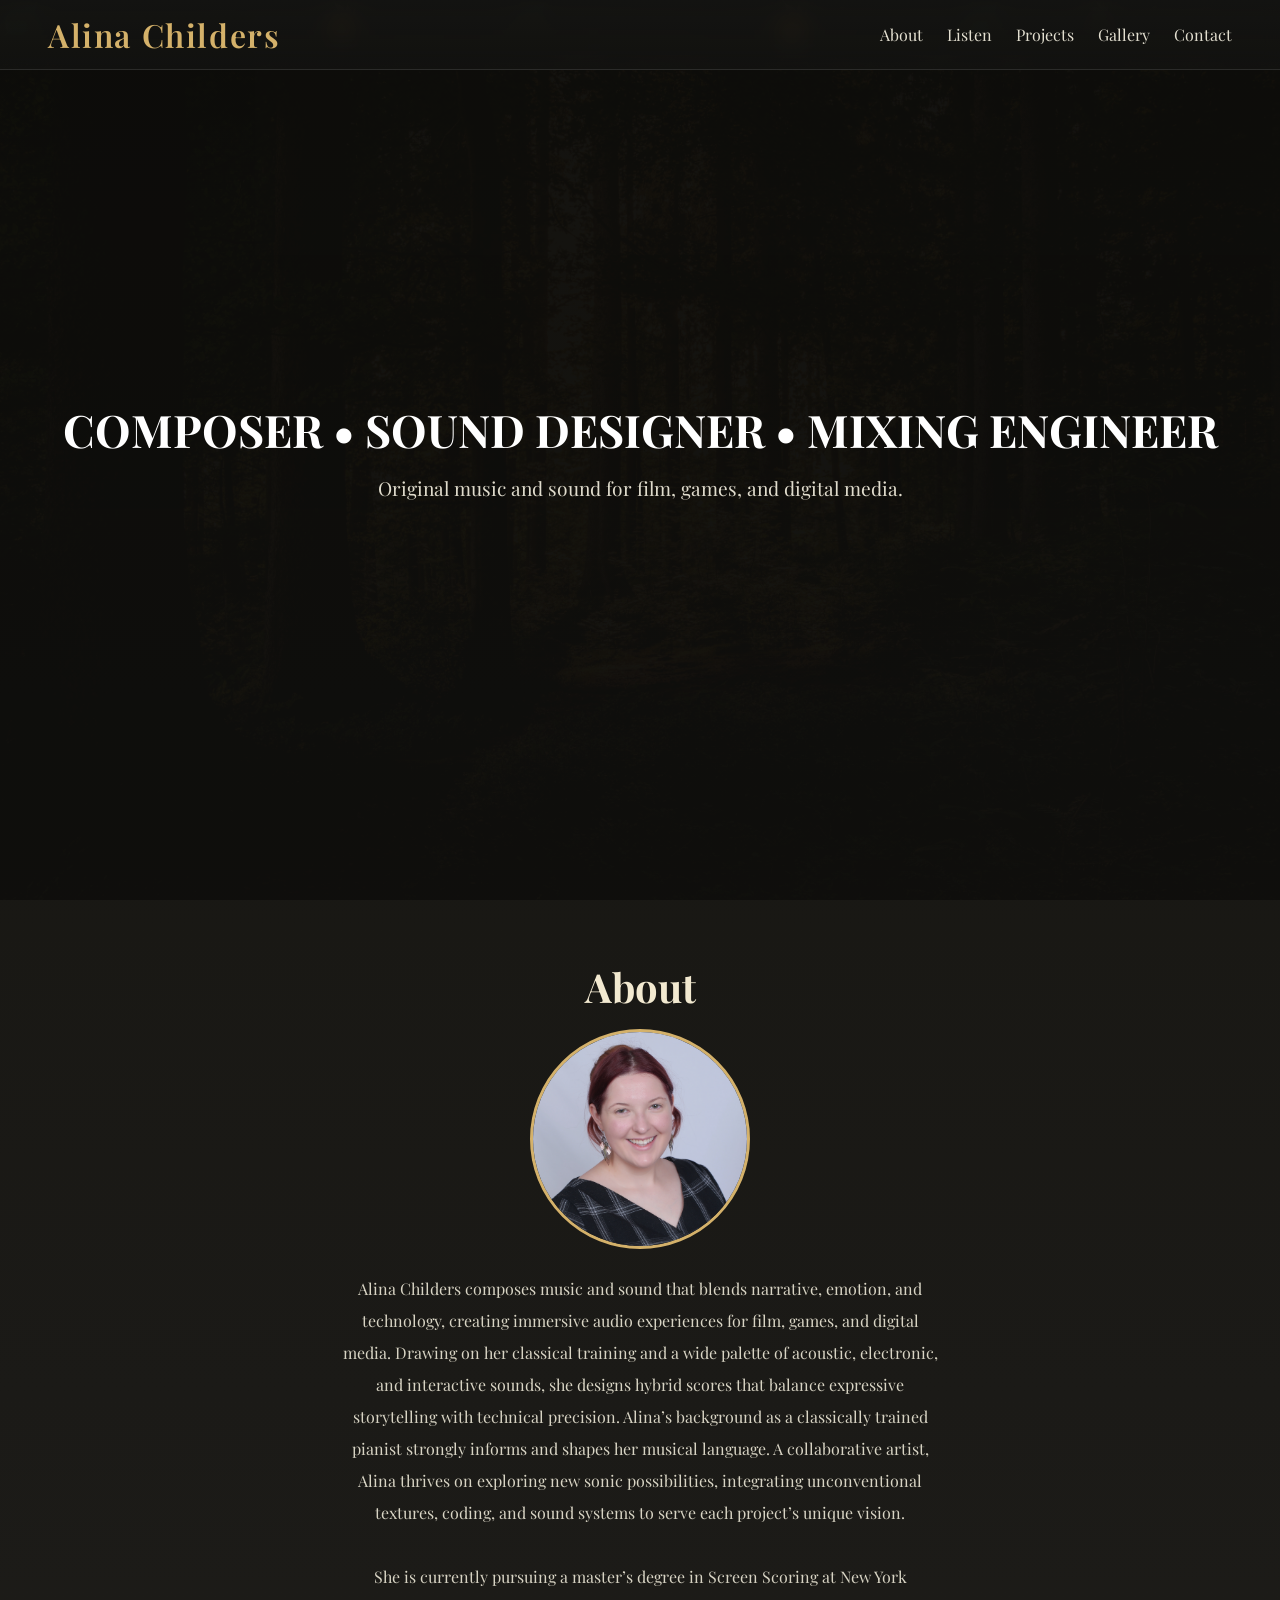
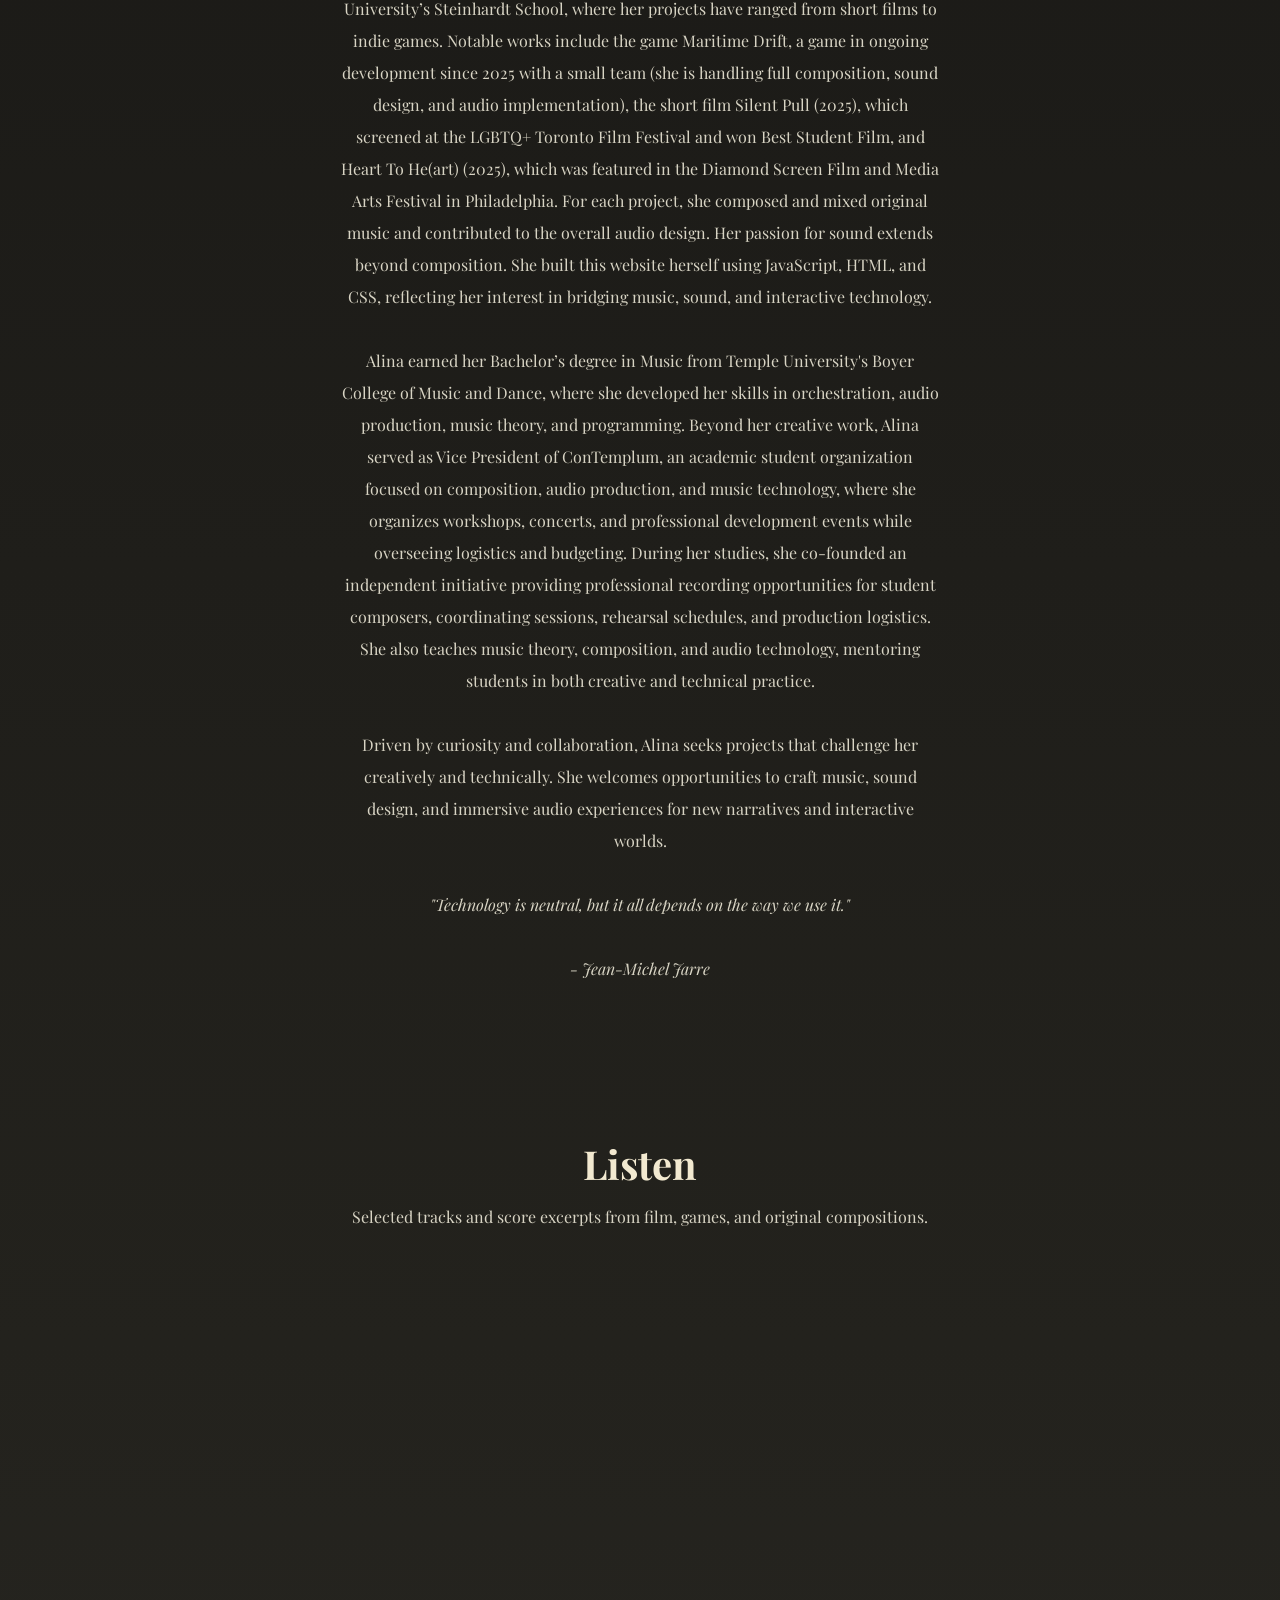
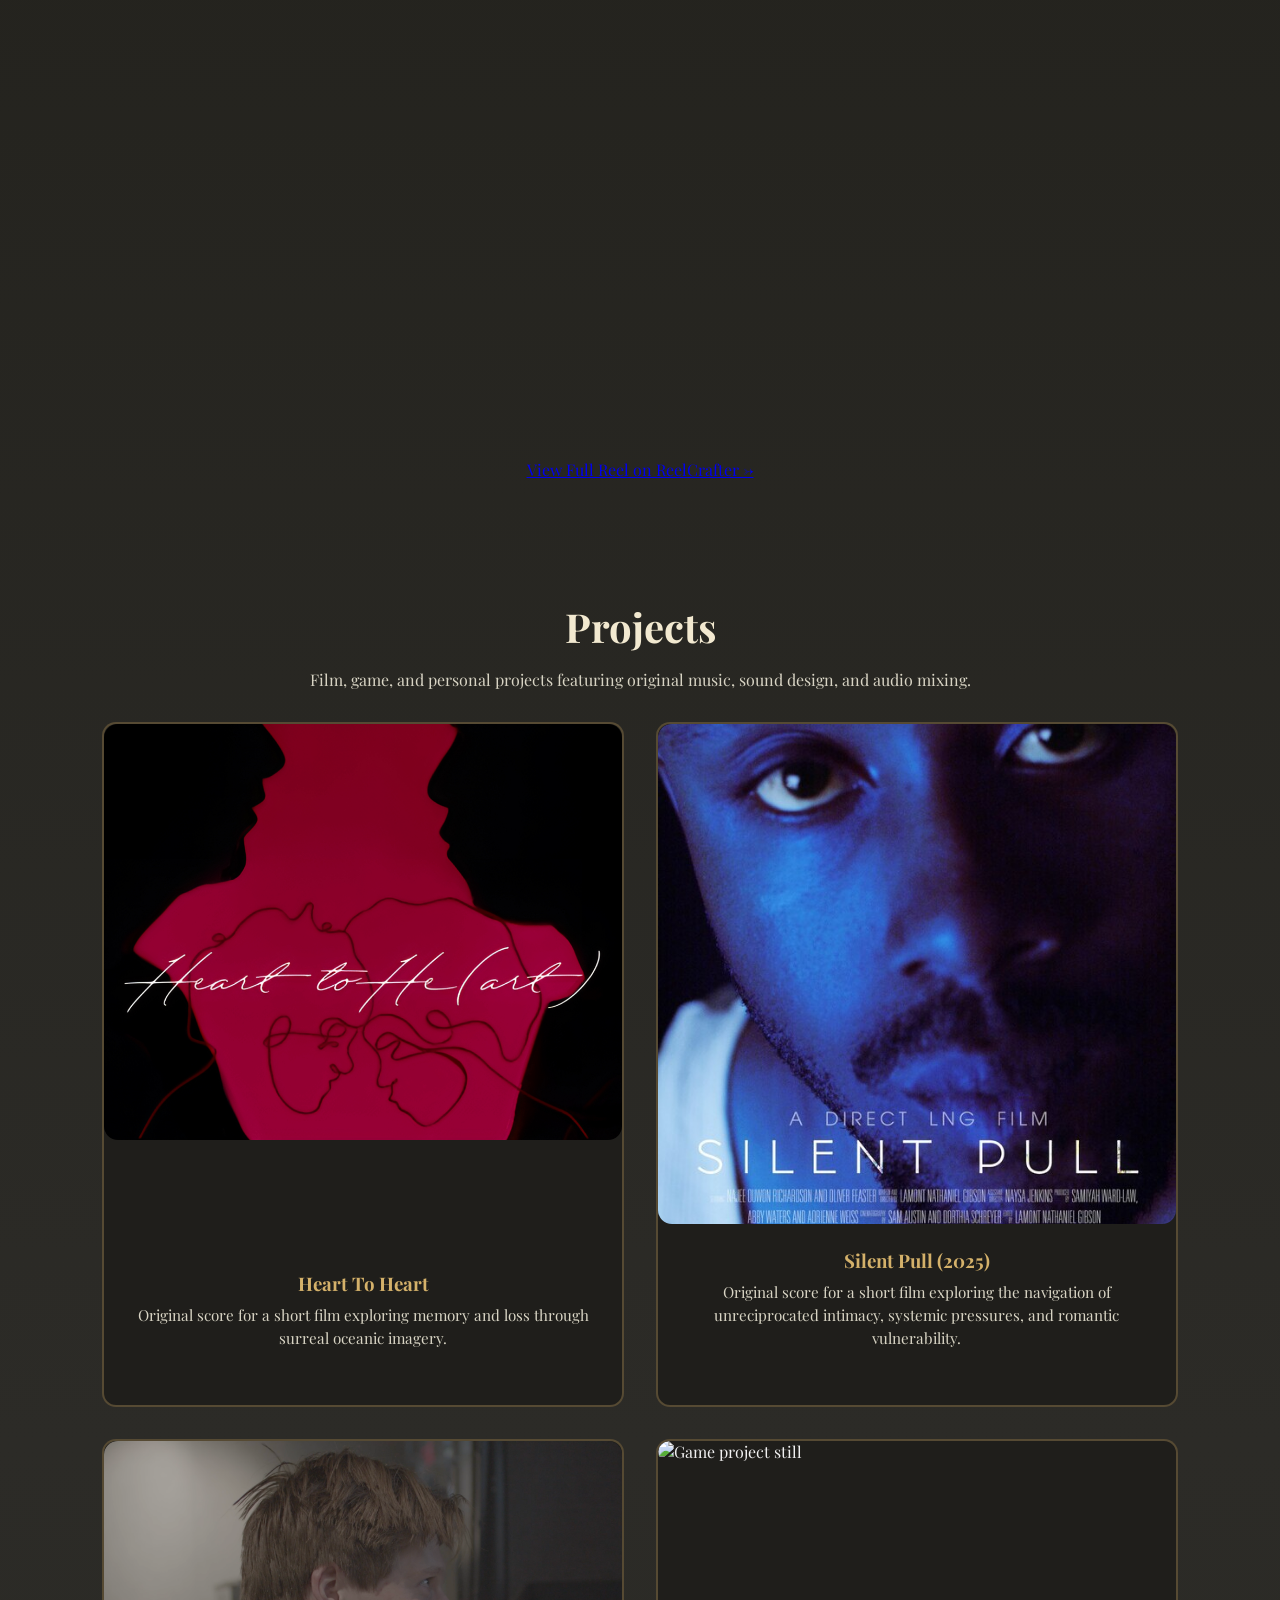
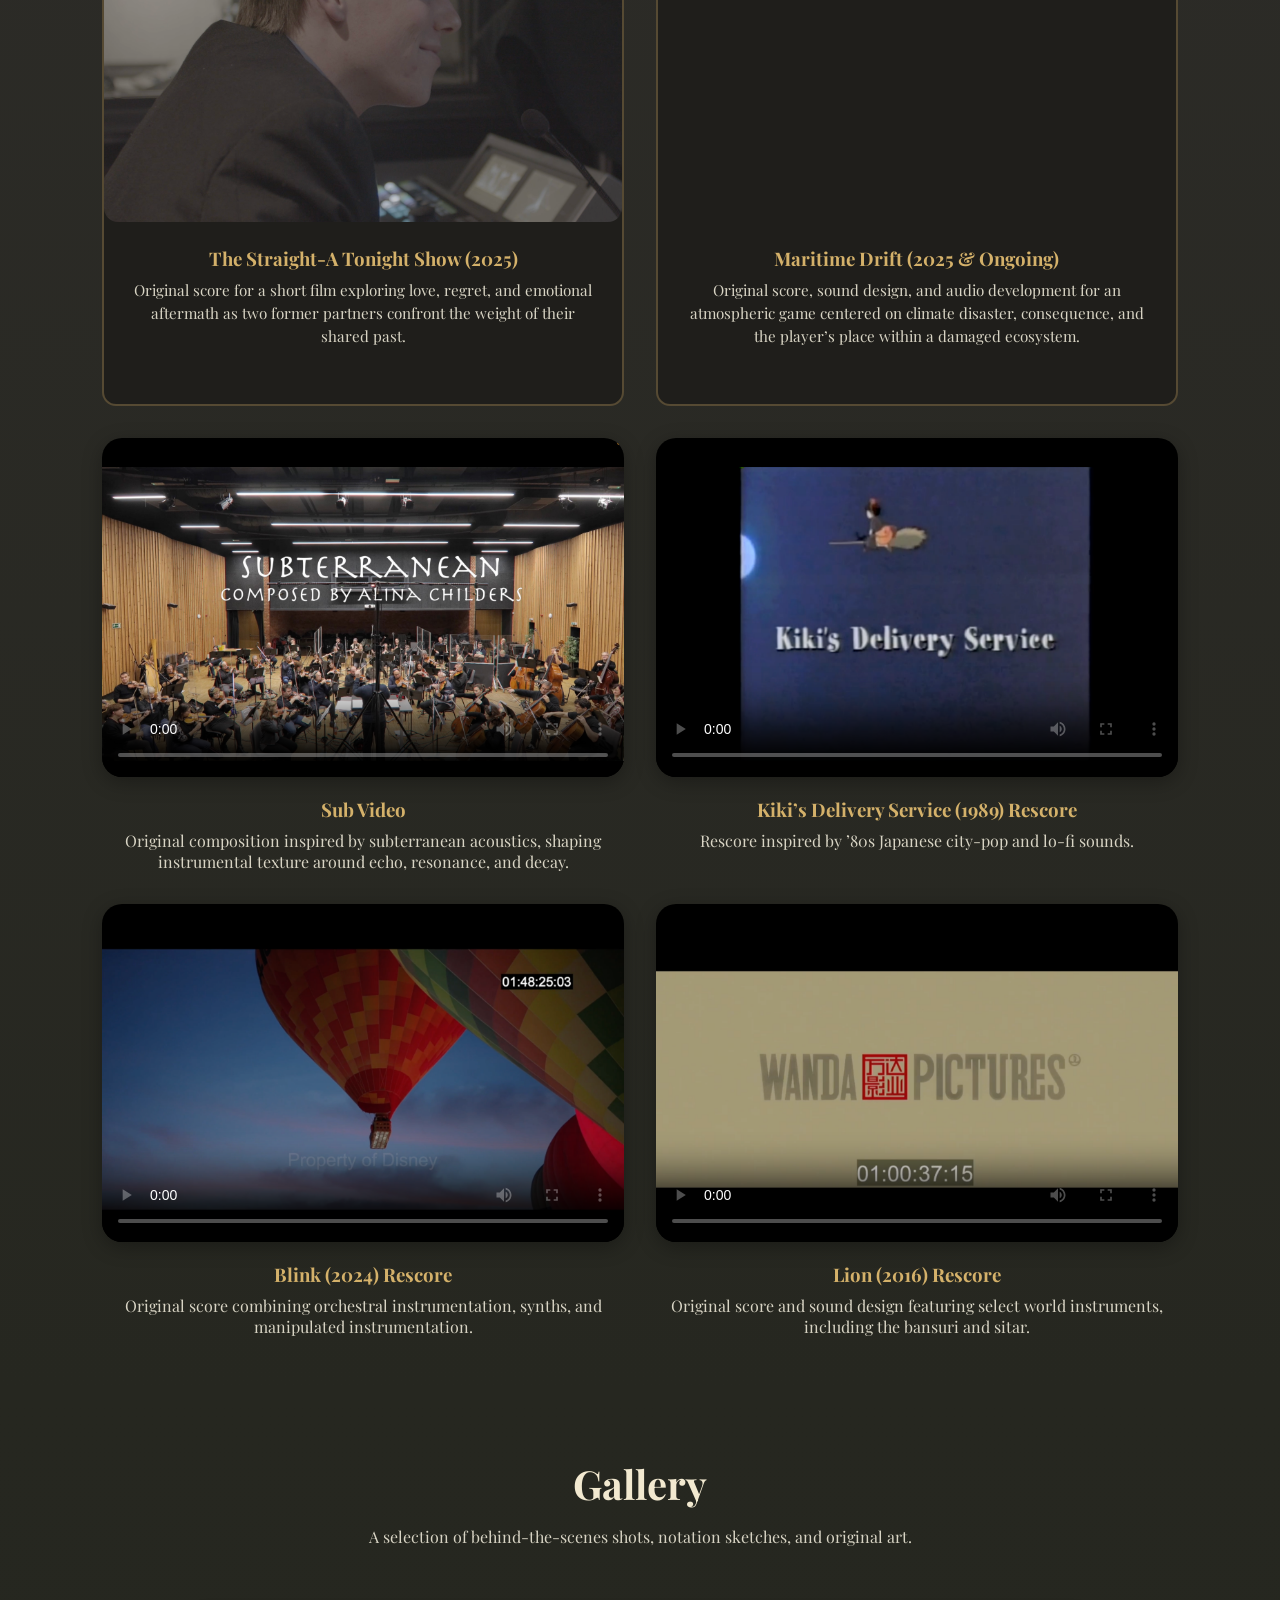
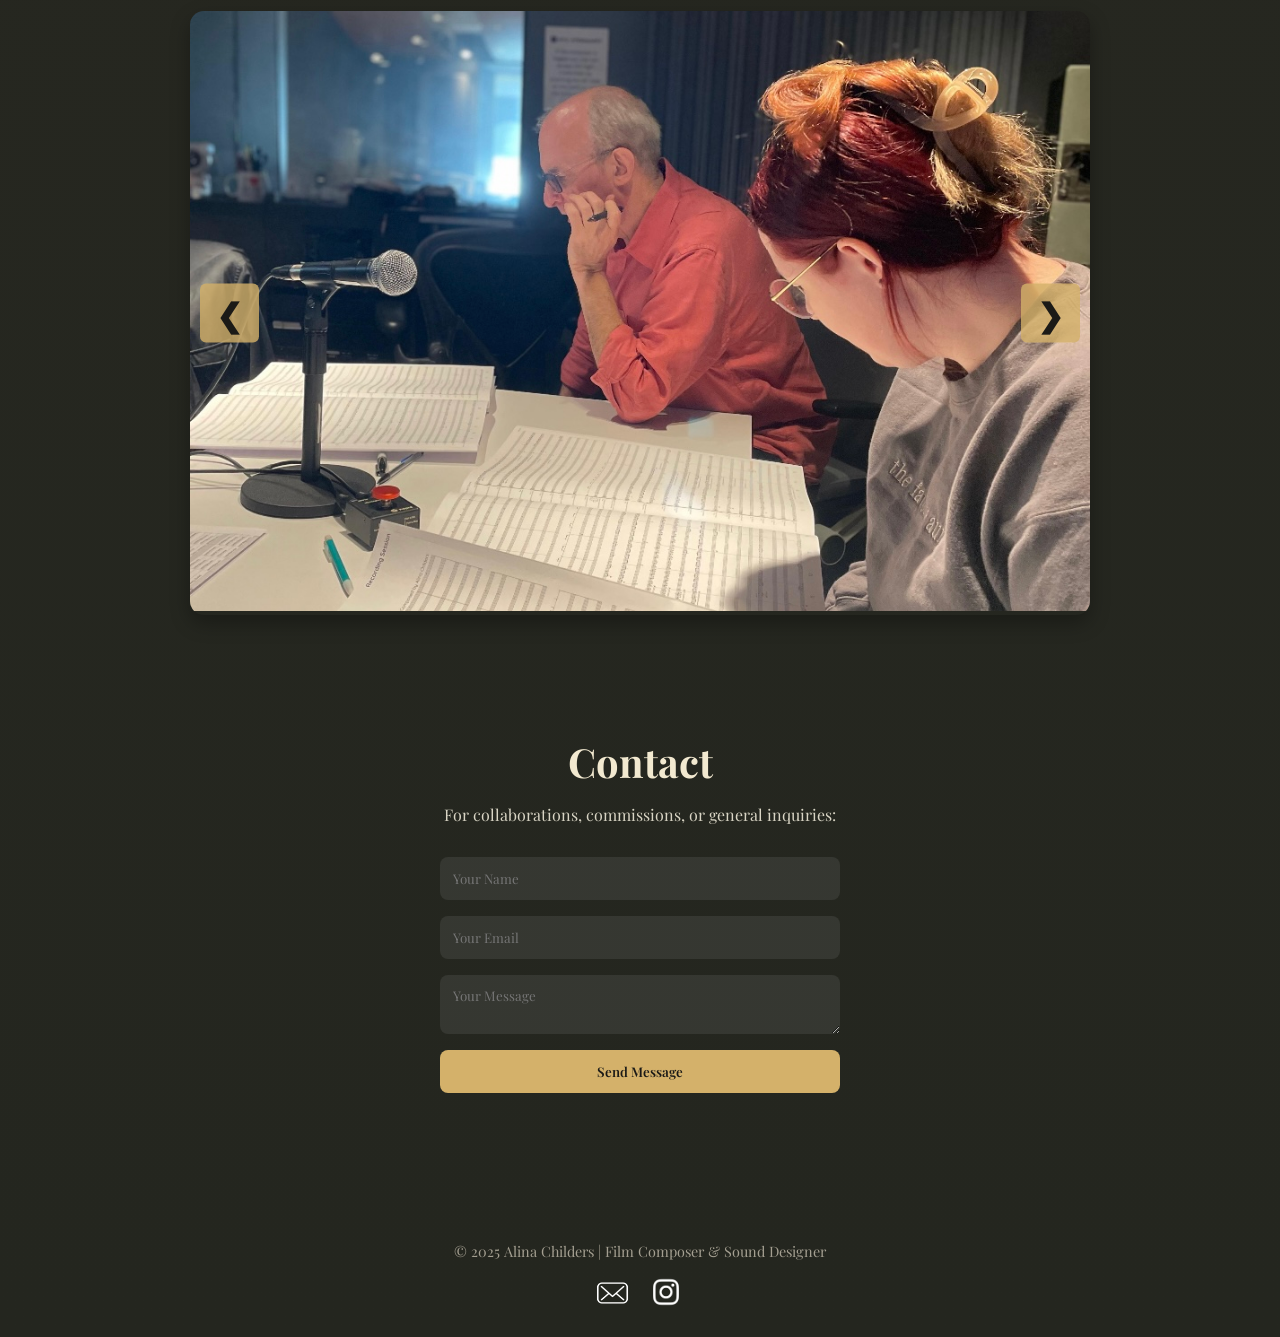
==== index.html @ f0449cc7 "Commit" ====
<!DOCTYPE html>
<html lang="en">
  <head>
    <meta charset="UTF-8" />
    <meta name="viewport" content="width=device-width, initial-scale=1.0" />
    <title>Film Composer & Sound Designer</title>

    <link rel="stylesheet" href="styles.css" />
    <link
      href="https://fonts.googleapis.com/css2?family=Playfair+Display:wght@500;700&family=Inter:wght@300;400;500&display=swap"
      rel="stylesheet"
    />
  </head>

  <body>
    <script>
      document.addEventListener("DOMContentLoaded", () => {
        let currentSlide = 0;
        const slides = document.querySelectorAll(".slide");
        const totalSlides = slides.length;

        function showSlide(index) {
          slides.forEach((slide, i) => {
            slide.classList.toggle("active", i === index);
          });
        }

        document.querySelector(".prev").addEventListener("click", () => {
          currentSlide = (currentSlide - 1 + totalSlides) % totalSlides;
          showSlide(currentSlide);
        });

        document.querySelector(".next").addEventListener("click", () => {
          currentSlide = (currentSlide + 1) % totalSlides;
          showSlide(currentSlide);
        });

        // Initialize first slide
        showSlide(currentSlide);
      });
    </script>

    <div class="leaf type1"></div>
    <div class="leaf type2"></div>
    <div class="leaf type1"></div>
    <div class="leaf type2"></div>
    <div class="leaf type1"></div>
    <div class="leaf type2"></div>

    <!-- ================= HEADER ================= -->
    <header>
      <h1><a href="#hero">Alina Childers</a></h1>
      <nav>
        <ul>
          <li><a href="#about">About</a></li>
          <li><a href="#listen">Listen</a></li>
          <li><a href="#works">Projects</a></li>
          <li><a href="#gallery">Gallery</a></li>
          <li><a href="#contact">Contact</a></li>
        </ul>
      </nav>
    </header>

    <!-- ================= HERO ================= -->
    <section id="hero" class="hero">
      <div class="hero-content">
        <h2>COMPOSER • SOUND DESIGNER • MIXING ENGINEER</h2>
        <p>Original music and sound for film, games, and digital media.</p>
      </div>
    </section>

    <!-- ================= ABOUT ================= -->
    <section id="about" class="section about reveal">
      <h2>About</h2>

      <div class="about-content">
        <img src="profile.jpg" alt="Composer portrait" class="profile-img" />

        <div class="text">
          <p>
            Alina Childers composes music and sound that blends narrative,
            emotion, and technology, creating immersive audio experiences for
            film, games, and digital media. Drawing on her classical training
            and a wide palette of acoustic, electronic, and interactive sounds,
            she designs hybrid scores that balance expressive storytelling with
            technical precision. Alina’s background as a classically trained
            pianist strongly informs and shapes her musical language. A
            collaborative artist, Alina thrives on exploring new sonic
            possibilities, integrating unconventional textures, coding, and
            sound systems to serve each project’s unique vision.
          </p>

          <p>
            She is currently pursuing a master’s degree in Screen Scoring at New
            York University’s Steinhardt School, where her projects have ranged
            from short films to indie games. Notable works include the game
            Maritime Drift, a game in ongoing development since 2025 with a
            small team (she is handling full composition, sound design, and
            audio implementation), the short film Silent Pull (2025), which
            screened at the LGBTQ+ Toronto Film Festival and won Best Student
            Film, and Heart To He(art) (2025), which was featured in the Diamond
            Screen Film and Media Arts Festival in Philadelphia. For each
            project, she composed and mixed original music and contributed to
            the overall audio design. Her passion for sound extends beyond
            composition. She built this website herself using JavaScript, HTML,
            and CSS, reflecting her interest in bridging music, sound, and
            interactive technology.
          </p>

          <p>
            Alina earned her Bachelor’s degree in Music from Temple University's
            Boyer College of Music and Dance, where she developed her skills in
            orchestration, audio production, music theory, and programming.
            Beyond her creative work, Alina served as Vice President of
            ConTemplum, an academic student organization focused on composition,
            audio production, and music technology, where she organizes
            workshops, concerts, and professional development events while
            overseeing logistics and budgeting. During her studies, she
            co-founded an independent initiative providing professional
            recording opportunities for student composers, coordinating
            sessions, rehearsal schedules, and production logistics. She also
            teaches music theory, composition, and audio technology, mentoring
            students in both creative and technical practice.
          </p>

          <p>
            Driven by curiosity and collaboration, Alina seeks projects that
            challenge her creatively and technically. She welcomes opportunities
            to craft music, sound design, and immersive audio experiences for
            new narratives and interactive worlds.
          </p>

          <p class="tagline">
            <em
              >"Technology is neutral, but it all depends on the way we use it."
            </em>
          </p>
          <p>
            <em>- Jean-Michel Jarre</em>
          </p>
        </div>
      </div>
    </section>

    <!-- ================= LISTEN ================= -->
    <section id="listen" class="section listen reveal">
      <h2>Listen</h2>
      <p>
        Selected tracks and score excerpts from film, games, and original
        compositions.
      </p>

      <!-- ReelCrafter Embed -->
      <iframe
        width="100%"
        height="800"
        scrolling="no"
        frameborder="no"
        src="https://play.reelcrafter.com/embed/57454a40-bca9-4077-9916-fef4300af9e0"
      ></iframe>

      <a
        href="https://play.reelcrafter.com/WjHAa0xKSa60iKpF_FIfTQ"
        target="_blank"
        rel="noopener"
      >
        View Full Reel on ReelCrafter →
      </a>
    </section>

    <!-- ================= WORKS ================= -->
    <section id="works" class="section works reveal">
      <h2>Projects</h2>
      <p>
        Film, game, and personal projects featuring original music, sound
        design, and audio mixing.
      </p>

      <div class="works-grid">
        <a
          href="https://vimeo.com/1074475067"
          target="_blank"
          class="work-card reveal-item"
        >
          <img src="Heart.jpeg" alt="Film project still" />
          <div class="work-info">
            <h3>Heart To Heart</h3>
            <p>
              Original score for a short film exploring memory and loss through
              surreal oceanic imagery.
            </p>
          </div>
        </a>

        <a
          href="https://lgbttorontofilmfestival.com/2025/10/14/filmmaker-interviews-from-the-lgbtq-film-festival/"
          target="_blank"
          class="work-card reveal-item"
        >
          <img src="silent.jpg" alt="Film project still" />
          <div class="work-info">
            <h3>Silent Pull (2025)</h3>
            <p>
              Original score for a short film exploring the navigation of
              unreciprocated intimacy, systemic pressures, and romantic
              vulnerability.
            </p>
          </div>
        </a>

        <div class="work-card reveal-item">
          <img src="tonight.png" alt="Film project still" />
          <div class="work-info">
            <h3>The Straight-A Tonight Show (2025)</h3>
            <p>
              Original score for a short film exploring love, regret, and
              emotional aftermath as two former partners confront the weight of
              their shared past.
            </p>
          </div>
        </div>

        <div class="work-card reveal-item">
          <img src="Glowspire.png" alt="Game project still" />
          <div class="work-info">
            <h3>Maritime Drift (2025 & Ongoing)</h3>
            <p>
              Original score, sound design, and audio development for an
              atmospheric game centered on climate disaster, consequence, and
              the player’s place within a damaged ecosystem.
            </p>
          </div>
        </div>
      </div>

      <div class="videos-grid">
        <div class="video-wrapper reveal-item">
          <video controls poster="video_cover_sub.jpg">
            <source src="Sub_2.mp4" type="video/mp4" />
            Your browser does not support the video tag.
          </video>
          <h3>Sub Video</h3>
          <p>
            Original composition inspired by subterranean acoustics, shaping
            instrumental texture around echo, resonance, and decay.
          </p>
        </div>

        <div class="video-wrapper reveal-item">
          <video controls poster="kiki.png">
            <source src="Website_Kiki_2.mp4" type="video/mp4" />
          </video>
          <h3>Kiki’s Delivery Service (1989) Rescore</h3>
          <p>Rescore inspired by ’80s Japanese city-pop and lo-fi sounds.</p>
        </div>

        <div class="video-wrapper reveal-item">
          <video controls poster="hot.png">
            <source src="Website_Hot.mp4" type="video/mp4" />
          </video>
          <h3>Blink (2024) Rescore</h3>
          <p>
            Original score combining orchestral instrumentation, synths, and
            manipulated instrumentation.
          </p>
        </div>

        <div class="video-wrapper reveal-item">
          <video controls poster="lion.png">
            <source src="Website_Lion_2.mp4" type="video/mp4" />
          </video>
          <h3>Lion (2016) Rescore</h3>
          <p>
            Original score and sound design featuring select world instruments,
            including the bansuri and sitar.
          </p>
        </div>
      </div>
    </section>

    <!-- ================= GALLERY SLIDESHOW ================= -->
    <section id="gallery" class="section gallery reveal">
      <h2>Gallery</h2>
      <p>
        A selection of behind-the-scenes shots, notation sketches, and original
        art.
      </p>

      <div class="slideshow-container">
        <div class="slide">
          <img src="gallery1.jpg" alt="Gallery Image 1" />
        </div>
        <div class="slide">
          <img src="gallery2.jpg" alt="Gallery Image 2" />
        </div>
        <div class="slide">
          <img src="gallery3.png" alt="Gallery Image 3" />
        </div>
        <div class="slide">
          <img src="gallery4.png" alt="Gallery Image 4" />
        </div>
        <div class="slide">
          <img src="gallery5.png" alt="Gallery Image 4" />
        </div>
        <div class="slide">
          <img src="gallery6.png" alt="Gallery Image 4" />
        </div>
        <div class="slide">
          <img src="gallery7.png" alt="Gallery Image 4" />
        </div>
        <div class="slide">
          <img src="gallery8.png" alt="Gallery Image 4" />
        </div>
        <div class="slide">
          <img src="gallery9.png" alt="Gallery Image 4" />
        </div>
        <!-- Arrows -->
        <button class="prev">&#10094;</button>
        <button class="next">&#10095;</button>
      </div>
    </section>

    <!-- ================= STUDIO ================= -->
    <!--
    <section id="studio" class="section studio reveal">
      <h2>Studio & Tools</h2>
      <p>
        Where sound comes to life — instruments, software, and creative gear.
      </p>

      <div class="studio-grid">
        <div class="studio-card reveal-item">
          <h3>DAWs & Software</h3>
          <ul>
            <li>Pro Tools • Logic Pro X • Ableton Live</li>
            <li>Kontakt • Omnisphere • Serum</li>
          </ul>
        </div>

        <div class="studio-card reveal-item">
          <h3>Hardware</h3>
          <ul>
            <li>Moog Subsequent 37 • Nord Stage 3</li>
            <li>Neumann TLM 103 • Apollo Twin X</li>
          </ul>
        </div>

        <div class="studio-card reveal-item">
          <h3>Sample Libraries</h3>
          <ul>
            <li>Spitfire Audio • Orchestral Tools</li>
            <li>Heavyocity • Soundiron • Native Instruments</li>
          </ul>
        </div>
      </div>
    </section>
-->
    <!-- ================= CONTACT ================= -->
    <section id="contact" class="section contact reveal">
      <h2>Contact</h2>
      <p>For collaborations, commissions, or general inquiries:</p>

      <form
        id="contact-form"
        action="https://formspree.io/f/xlgdzpdb"
        method="POST"
      >
        <input type="text" name="name" placeholder="Your Name" required />
        <input type="email" name="email" placeholder="Your Email" required />
        <textarea name="message" placeholder="Your Message" required></textarea>

        <button type="submit">Send Message</button>

        <p id="form-status" style="margin-top: 1rem"></p>
      </form>
    </section>

    <!-- ================= FOOTER ================= -->
    <footer>
      <div class="footer-content">
        <p>© 2025 Alina Childers | Film Composer & Sound Designer</p>
        <div class="social-icons">
          <a
            href="mailto:alinachildersmusic@outlook.com"
            target="_blank"
            aria-label="Email"
            class="email-icon"
          >
            <img src="email-icon.png" alt="Email Icon" />
          </a>
          <a
            href="https://www.instagram.com/alina__childers"
            target="_blank"
            aria-label="Instagram"
          >
            <img src="instagram-icon.png" alt="Instagram Icon" />
          </a>
        </div>
      </div>
    </footer>

    <script src="script.js"></script>
  </body>
</html>
---- styles.css ----
/* === RESET === */
* {
  margin: 0;
  padding: 0;
  box-sizing: border-box;
}

html,
body {
  scroll-behavior: smooth;
  font-family: "Playfair Display", serif;
  color: #f1f1f1;

  background: linear-gradient(
    to bottom,
    #15140f 0%,
    #1b1a17 18%,
    #23221d 38%,
    #2c2b27 60%,
    #262720 80%,
    #24261f 100%
  );
}

/* === FOREST OVERLAY === */
body::before {
  content: "";
  position: fixed;
  inset: 0;
  background: url("forest_overlay.jpg") center/cover no-repeat;
  opacity: 0.05; /* adjust for subtlety */
  pointer-events: none; /* allows clicking through */
  z-index: 0; /* sits behind content */
}

/* === HEADER === */
header {
  position: fixed;
  top: 0;
  left: 0;
  width: 100%;
  height: 70px;
  background: linear-gradient(
    to bottom,
    rgba(20, 20, 18, 0.95),
    rgba(20, 20, 18, 0.75)
  );
  isolation: isolate;
  backdrop-filter: blur(10px);
  border-bottom: 1px solid rgba(255, 255, 255, 0.1);
  display: flex;
  justify-content: space-between;
  align-items: center;
  padding: 0 3rem;
  z-index: 1000;
}

header h1 a {
  color: #d4b16a;
  text-decoration: none;
  font-family: "Playfair Display", serif;
  font-weight: 600;
  letter-spacing: 0.05em;
}

nav ul {
  list-style: none;
  display: flex;
  gap: 1.5rem;
}

nav ul li a {
  color: #e3dfd0;
  text-decoration: none;
  font-weight: 400;
  transition: color 0.3s ease;
}

nav ul li a:hover {
  color: #d4b16a;
}

/* === SECTIONS === */
.section {
  padding: 60px 8%; /* top/bottom reduced */
  display: flex;
  flex-direction: column;
  align-items: center;
  justify-content: flex-start; /* so content starts near top */
}

.section h2 {
  font-family: "Playfair Display", serif;
  color: #f2e9d0;
  font-size: 2.5rem;
  margin-bottom: 1rem;
  text-align: center;
}

.section p {
  max-width: 700px;
  text-align: center;
  color: #d8d4c4;
  margin-bottom: 2rem;
}

/* === HERO === */
.hero {
  height: 100vh;
  background: url("forest_sunset.jpg") center/cover no-repeat;
  display: flex;
  align-items: center;
  justify-content: center;
  text-align: center;
  position: relative;
}

.hero::after {
  content: "";
  position: absolute;
  inset: 0;
  background: rgba(0, 0, 0, 0.4);
}

.hero-content {
  position: relative;
  z-index: 2;
  color: #fff;
}

.hero h2 {
  font-size: 2.8rem;
  font-family: "Playfair Display", serif;
}

.hero p {
  margin-top: 1rem;
  font-size: 1.2rem;
  color: #e0dccd;
}

/* === ABOUT === */
.about-content {
  display: flex;
  flex-direction: column; /* stack vertically */
  align-items: center; /* center horizontally */
  gap: 1.5rem; /* spacing between image and text */
  max-width: 600px; /* optional: keeps content narrow */
  margin: 0 auto; /* center horizontally */
  text-align: center; /* center the text */
}

.profile-img {
  width: 220px;
  height: 220px;
  border-radius: 50%;
  object-fit: cover;
  border: 3px solid #d4b16a;
}

.about .text {
  max-width: 600px;
  line-height: 2;
}

/* === LISTEN === */
.audio-grid {
  display: grid;
  grid-template-columns: repeat(auto-fit, minmax(320px, 1fr));
  gap: 2rem;
  width: 100%;
  max-width: 1000px;
}

.audio-card {
  background: rgba(255, 255, 255, 0.06);
  border: 1px solid rgba(255, 255, 255, 0.08);
  padding: 1.5rem;
  border-radius: 14px;
  transition: transform 0.3s ease, background 0.3s ease;
}

.audio-card:hover {
  background: rgba(212, 177, 106, 0.12);
  transform: translateY(-5px);
}

audio {
  width: 100%;
  margin-top: 0.5rem;
  accent-color: #d4b16a;
}

/* === WORKS === */
.works-grid {
  display: grid;
  grid-template-columns: repeat(
    auto-fit,
    minmax(450px, 1fr)
  ); /* two per row max */
  grid-auto-rows: auto;
  gap: 2rem;
  width: 100%;
  max-width: 1100px;
  margin: 0 auto; /* center the grid */
  justify-content: center; /* centers grid items if row isn’t full */
}

/* Work card outline and hover effect */

.work-card {
  display: flex;
  flex-direction: column;
  justify-content: space-between;
  text-decoration: none; /* remove underline from links */
  color: inherit; /* keep text color the same */
  overflow: hidden;
  border-radius: 14px;
  border: 2px solid rgba(212, 177, 106, 0.3); /* outline */
  background: #1f1e1b;
  align-items: center; /* centers content */
  transition: transform 0.4s ease, box-shadow 0.4s ease, border-color 0.3s ease;
}

.work-card:hover {
  transform: translateY(-6px);
  box-shadow: 0 8px 25px rgba(0, 0, 0, 0.3);
  border-color: #d4b16a; /* highlight on hover */
}

/* Image inside work card */
.work-card img,
.work-card video {
  width: 100%;
  height: auto; /* keeps aspect ratio */
  max-height: 500px; /* optional: keeps cards uniform */
  border-radius: 14px;
  object-fit: cover;
}

.work-card:hover img,
.work-card:hover video {
  opacity: 0.8;
}

/* Work info (title + description) */
.work-info {
  padding: 1.5rem;
  text-align: center; /* center the title */
}

.work-info h3 {
  color: #d4b16a;
  margin-bottom: 0.5rem;
}

.work-info p {
  color: #d8d4c4;
  line-height: 1.5;
  font-size: 0.95rem;
}

.videos-grid {
  display: grid;
  grid-template-columns: repeat(auto-fit, minmax(400px, 1fr));
  gap: 2rem;
  width: 100%;
  max-width: 1100px;
  margin: 2rem auto 0 auto;
}

.video-wrapper video {
  width: 100%;
  border-radius: 20px;
  box-shadow: 0 5px 20px rgba(0, 0, 0, 0.3);
}

.video-wrapper h3 {
  color: #d4b16a;
  margin-top: 1rem;
  text-align: center;
}

.video-wrapper p {
  color: #d8d4c4;
  max-width: 800px;
  margin: 0.5rem auto 0 auto;
  text-align: center;
}

/* === SLIDESHOW === */
.slideshow-container {
  position: relative;
  max-width: 900px;
  width: 100%;
  margin-top: 2rem;
  overflow: hidden;
  border-radius: 14px;
  box-shadow: 0 8px 20px rgba(0, 0, 0, 0.3);
}

.slide {
  display: none;
}

.slide img {
  width: 100%;
  height: 600px;
  object-fit: cover;
  transition: transform 0.4s ease;
}

.slide.active {
  display: block;
}

.prev,
.next {
  position: absolute;
  top: 50%;
  transform: translateY(-50%);
  background-color: rgba(212, 177, 106, 0.8);
  border: none;
  color: #1b1a17;
  font-size: 2rem;
  padding: 0.5rem 1rem;
  cursor: pointer;
  border-radius: 6px;
  transition: background 0.3s ease;
}

.prev:hover,
.next:hover {
  background-color: rgba(212, 177, 106, 1);
}

.prev {
  left: 10px;
}

.next {
  right: 10px;
}

/* === STUDIO & TOOLS === */
.studio-grid {
  display: grid;
  grid-template-columns: repeat(auto-fit, minmax(260px, 1fr));
  gap: 1.5rem;
  max-width: 1000px;
  width: 100%;
}

.studio-card {
  background: rgba(255, 255, 255, 0.06);
  border: 1px solid rgba(255, 255, 255, 0.08);
  border-radius: 14px;
  padding: 1.5rem;
  transition: background 0.3s ease;
}

.studio-card:hover {
  background: rgba(212, 177, 106, 0.12);
}

.studio-card h3 {
  color: #d4b16a;
  margin-bottom: 0.8rem;
}

.studio-card li {
  color: #d8d4c4;
  line-height: 1.6;
}

/* === CONTACT === */
form {
  display: flex;
  flex-direction: column;
  gap: 1rem;
  width: 100%;
  max-width: 400px;
}

input,
textarea,
button {
  padding: 0.8rem;
  border: none;
  border-radius: 8px;
  font-family: inherit;
}

input,
textarea {
  background: rgba(255, 255, 255, 0.08);
  color: #f5f5f5;
}

button {
  background: #d4b16a;
  color: #1b1a17;
  font-weight: 600;
  cursor: pointer;
  transition: background 0.3s ease;
}

button:hover {
  background: #e0c077;
}

/* === FLOATING FOREST LEAVES === */
.leaf {
  position: absolute;
  width: 40px;
  height: 40px;
  background-size: contain;
  background-repeat: no-repeat;
  opacity: 0.4;
  pointer-events: none;
  animation: fall linear infinite;
}

/* Leaf type 1 */
.leaf.type1 {
  background-image: url("autumn1.png");
}

/* Leaf type 2 */
.leaf.type2 {
  background-image: url("autumn2.png");
}
/* Different leaf variations */
.leaf:nth-child(1) {
  left: 10%;
  animation-duration: 12s;
  width: 30px;
  height: 30px;
}
.leaf:nth-child(2) {
  left: 25%;
  animation-duration: 18s;
  width: 45px;
  height: 45px;
}
.leaf:nth-child(3) {
  left: 40%;
  animation-duration: 15s;
  width: 35px;
  height: 35px;
}
.leaf:nth-child(4) {
  left: 60%;
  animation-duration: 20s;
  width: 50px;
  height: 50px;
}
.leaf:nth-child(5) {
  left: 75%;
  animation-duration: 14s;
  width: 40px;
  height: 40px;
}
.leaf:nth-child(6) {
  left: 85%;
  animation-duration: 16s;
  width: 25px;
  height: 25px;
}

@keyframes fall {
  0% {
    transform: translateY(-10vh) rotate(0deg) translateX(0);
    opacity: 0.3;
  }
  25% {
    transform: translateY(25vh) rotate(45deg) translateX(10px);
    opacity: 0.5;
  }
  50% {
    transform: translateY(50vh) rotate(90deg) translateX(-10px);
    opacity: 0.4;
  }
  75% {
    transform: translateY(75vh) rotate(180deg) translateX(5px);
    opacity: 0.5;
  }
  100% {
    transform: translateY(120vh) rotate(360deg) translateX(0);
    opacity: 0;
  }
}

/* === FOOTER === */
footer {
  text-align: center;
  padding: 1.5rem;
  font-size: 0.9rem;
  color: #a49f91;
}

.footer-content {
  display: flex;
  flex-direction: column;
  align-items: center;
  gap: 0.5rem;
}

.social-icons {
  display: flex;
  gap: 1rem;
  margin-top: 0.5rem;
}

.social-icons a img {
  width: 40px; /* adjust size */
  height: 30px;
  filter: brightness(0) invert(1); /* makes icons white for contrast */
  transition: transform 0.3s ease, filter 0.3s ease;
}

.social-icons a.email-icon img {
  width: 35px; /* bigger than the others */
  height: 32px;
}

.social-icons a:hover img {
  transform: scale(1.2);
  filter: brightness(0) invert(0.8) sepia(1) saturate(5) hue-rotate(30deg);
  /* subtle color pop on hover */
}
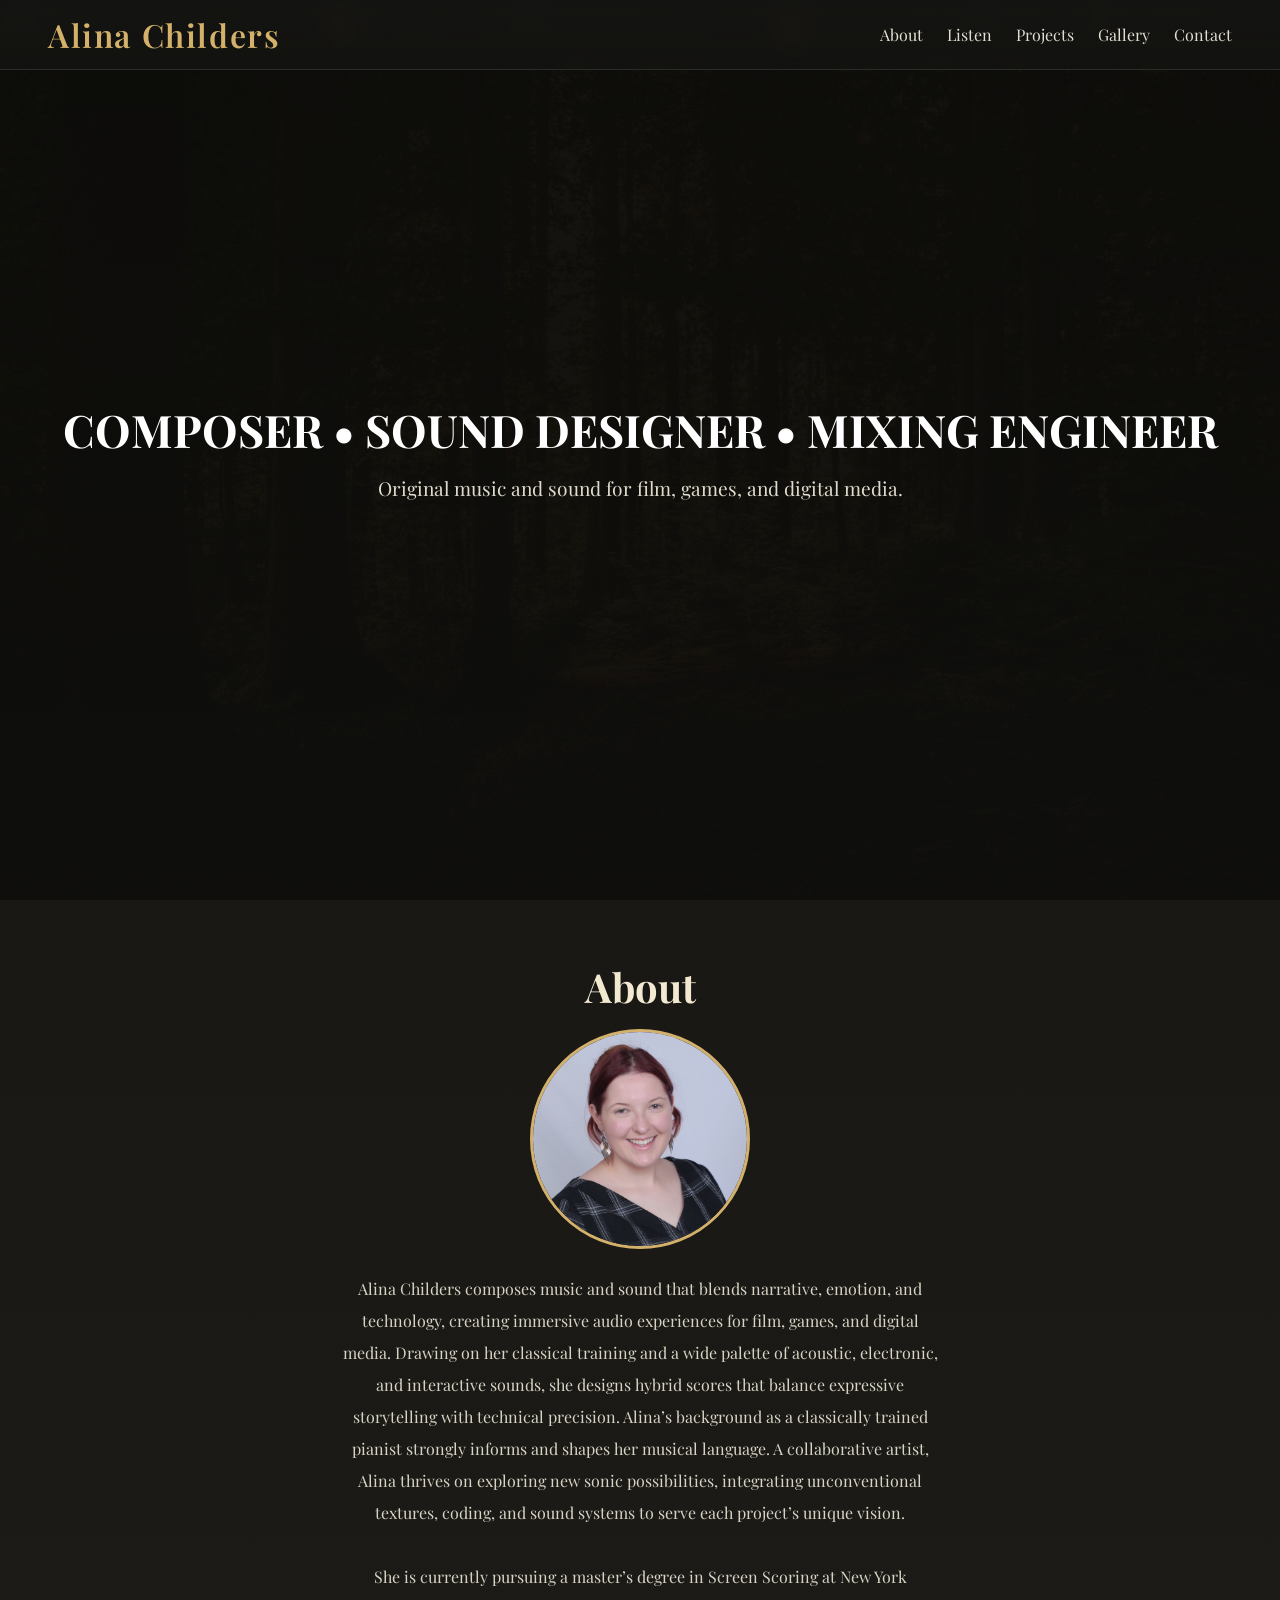
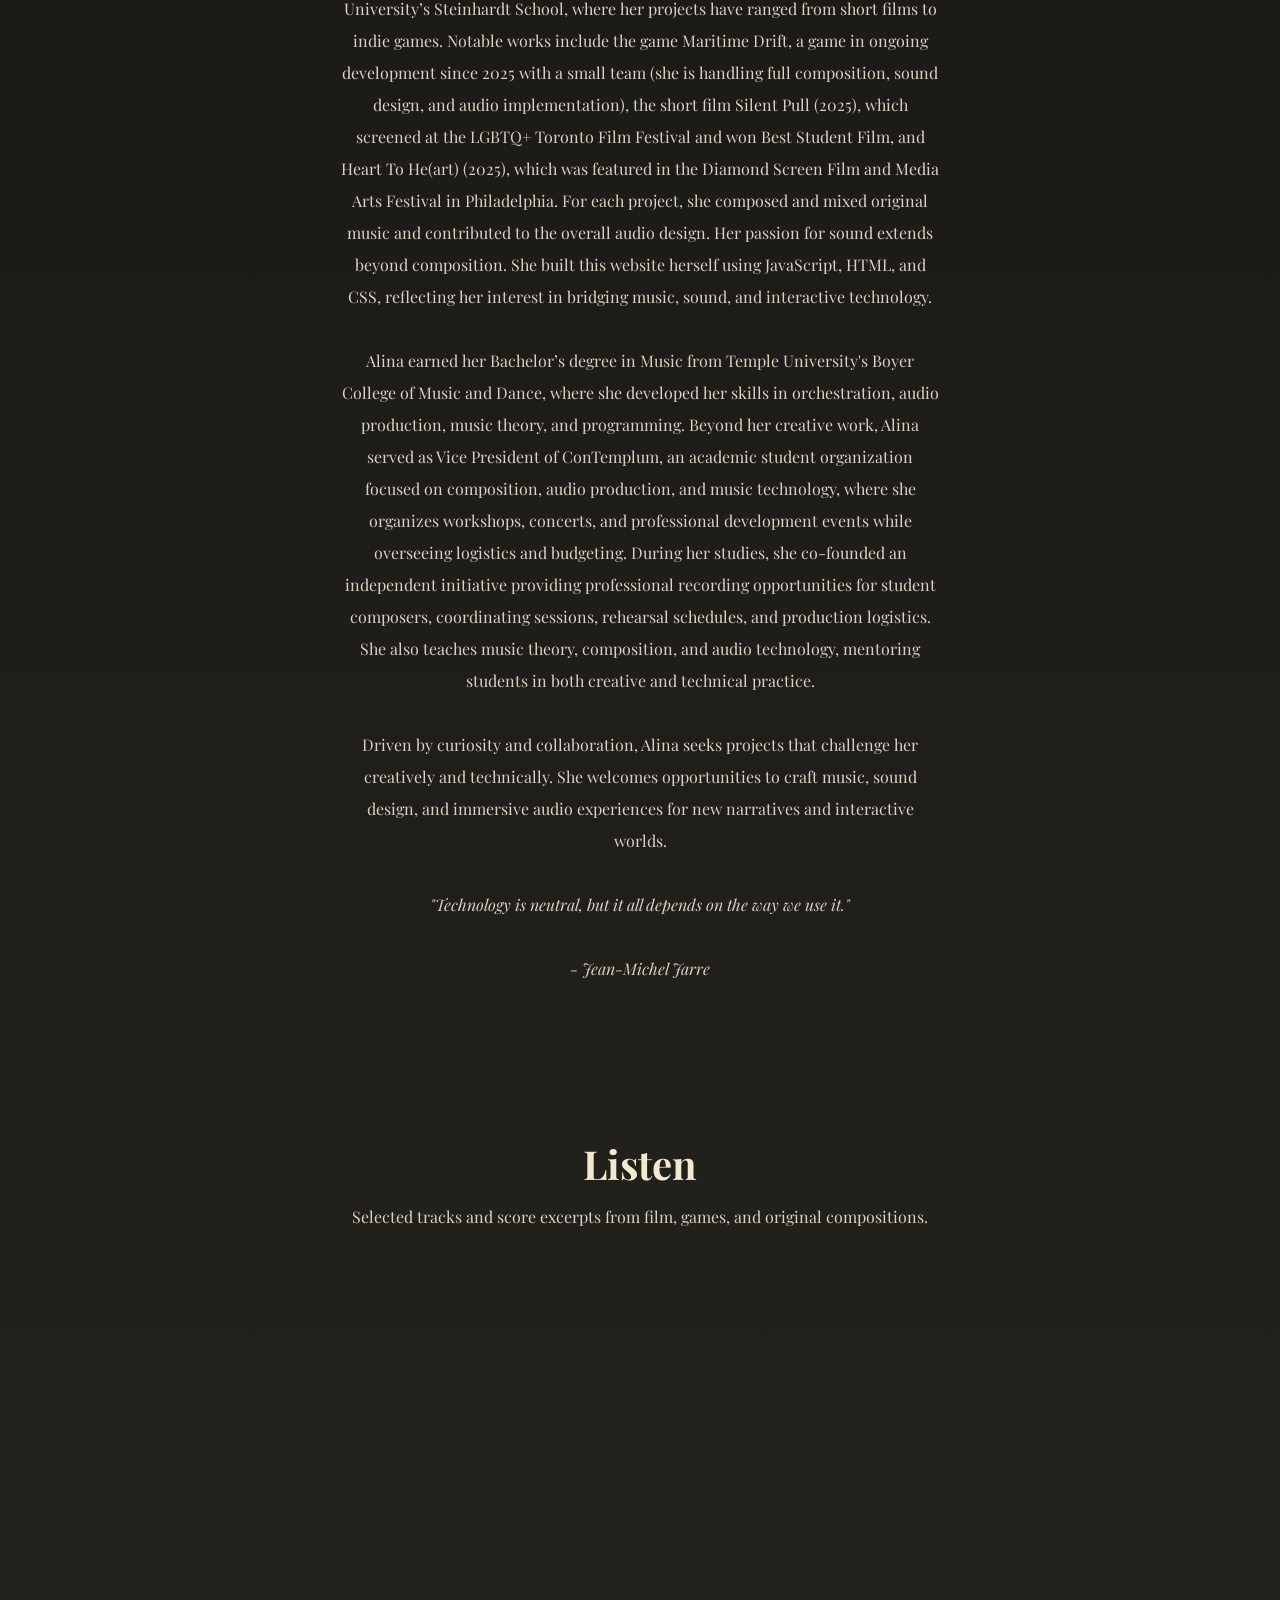
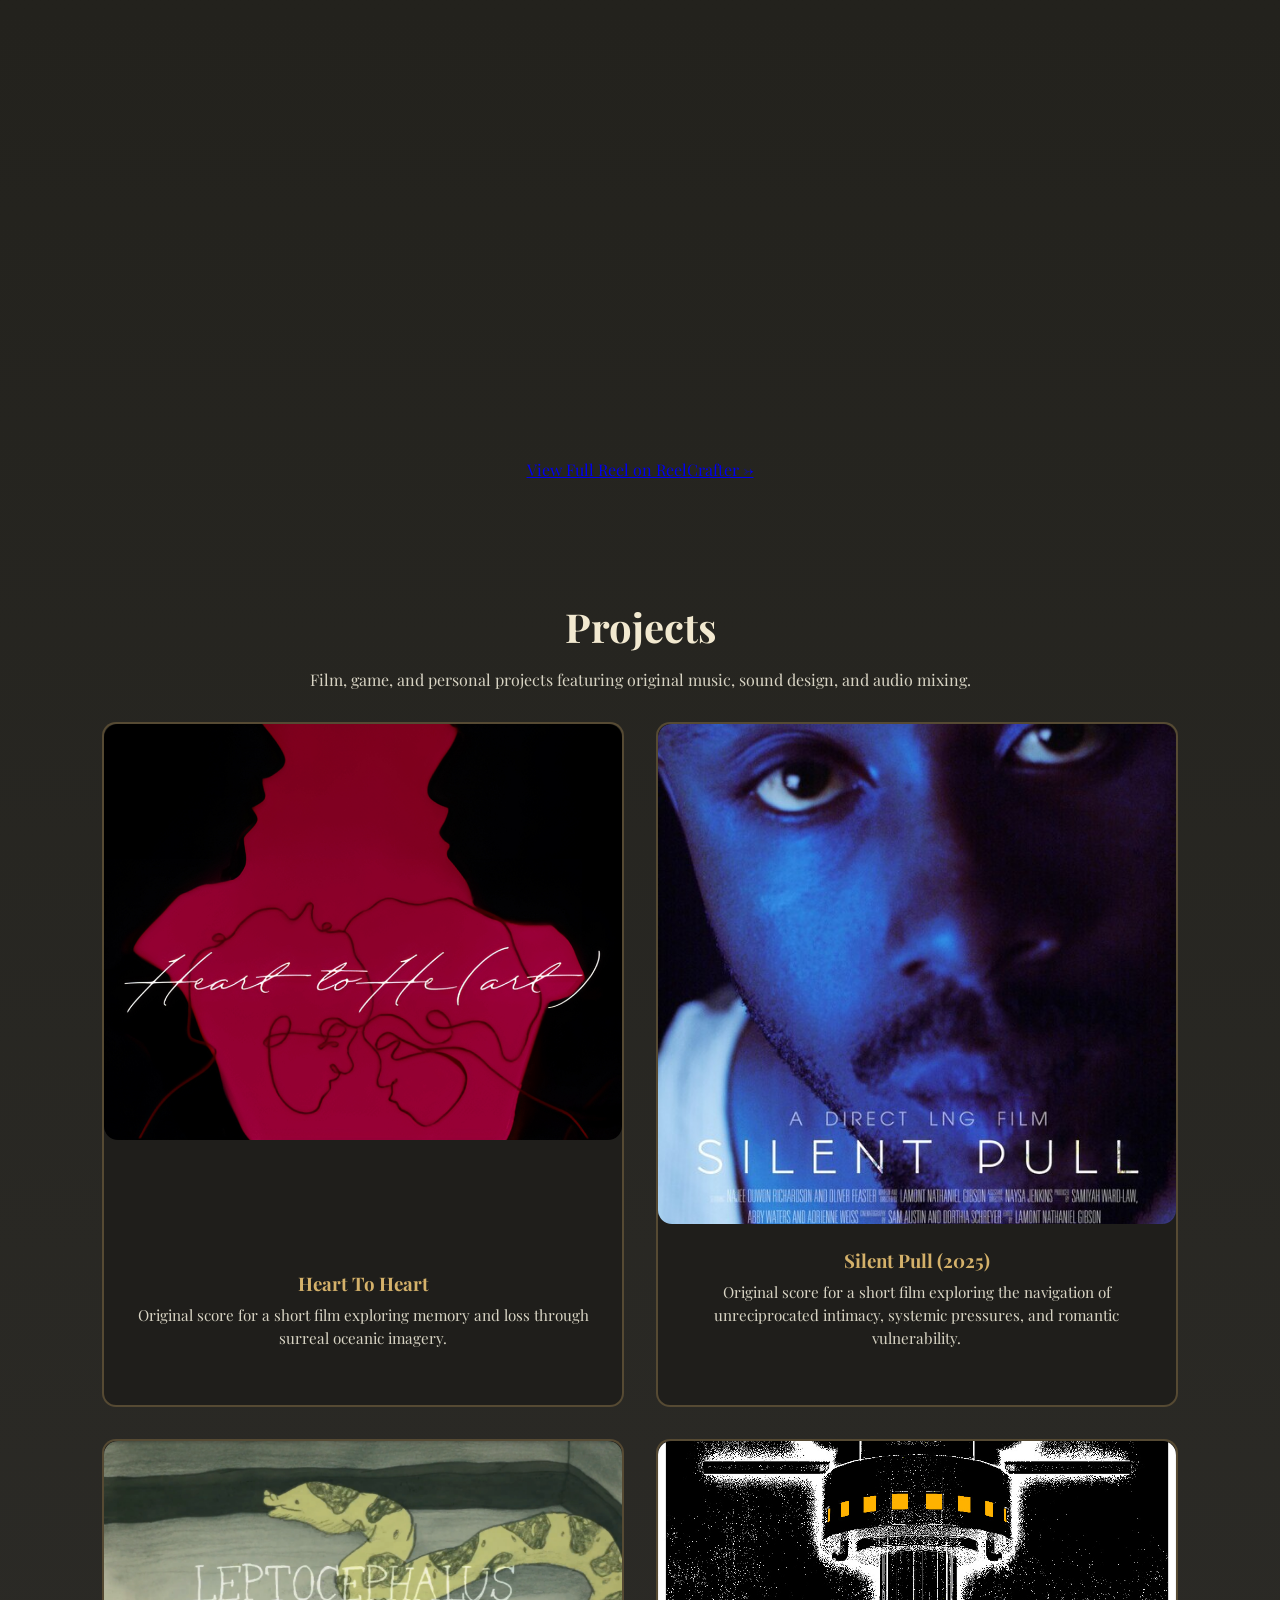
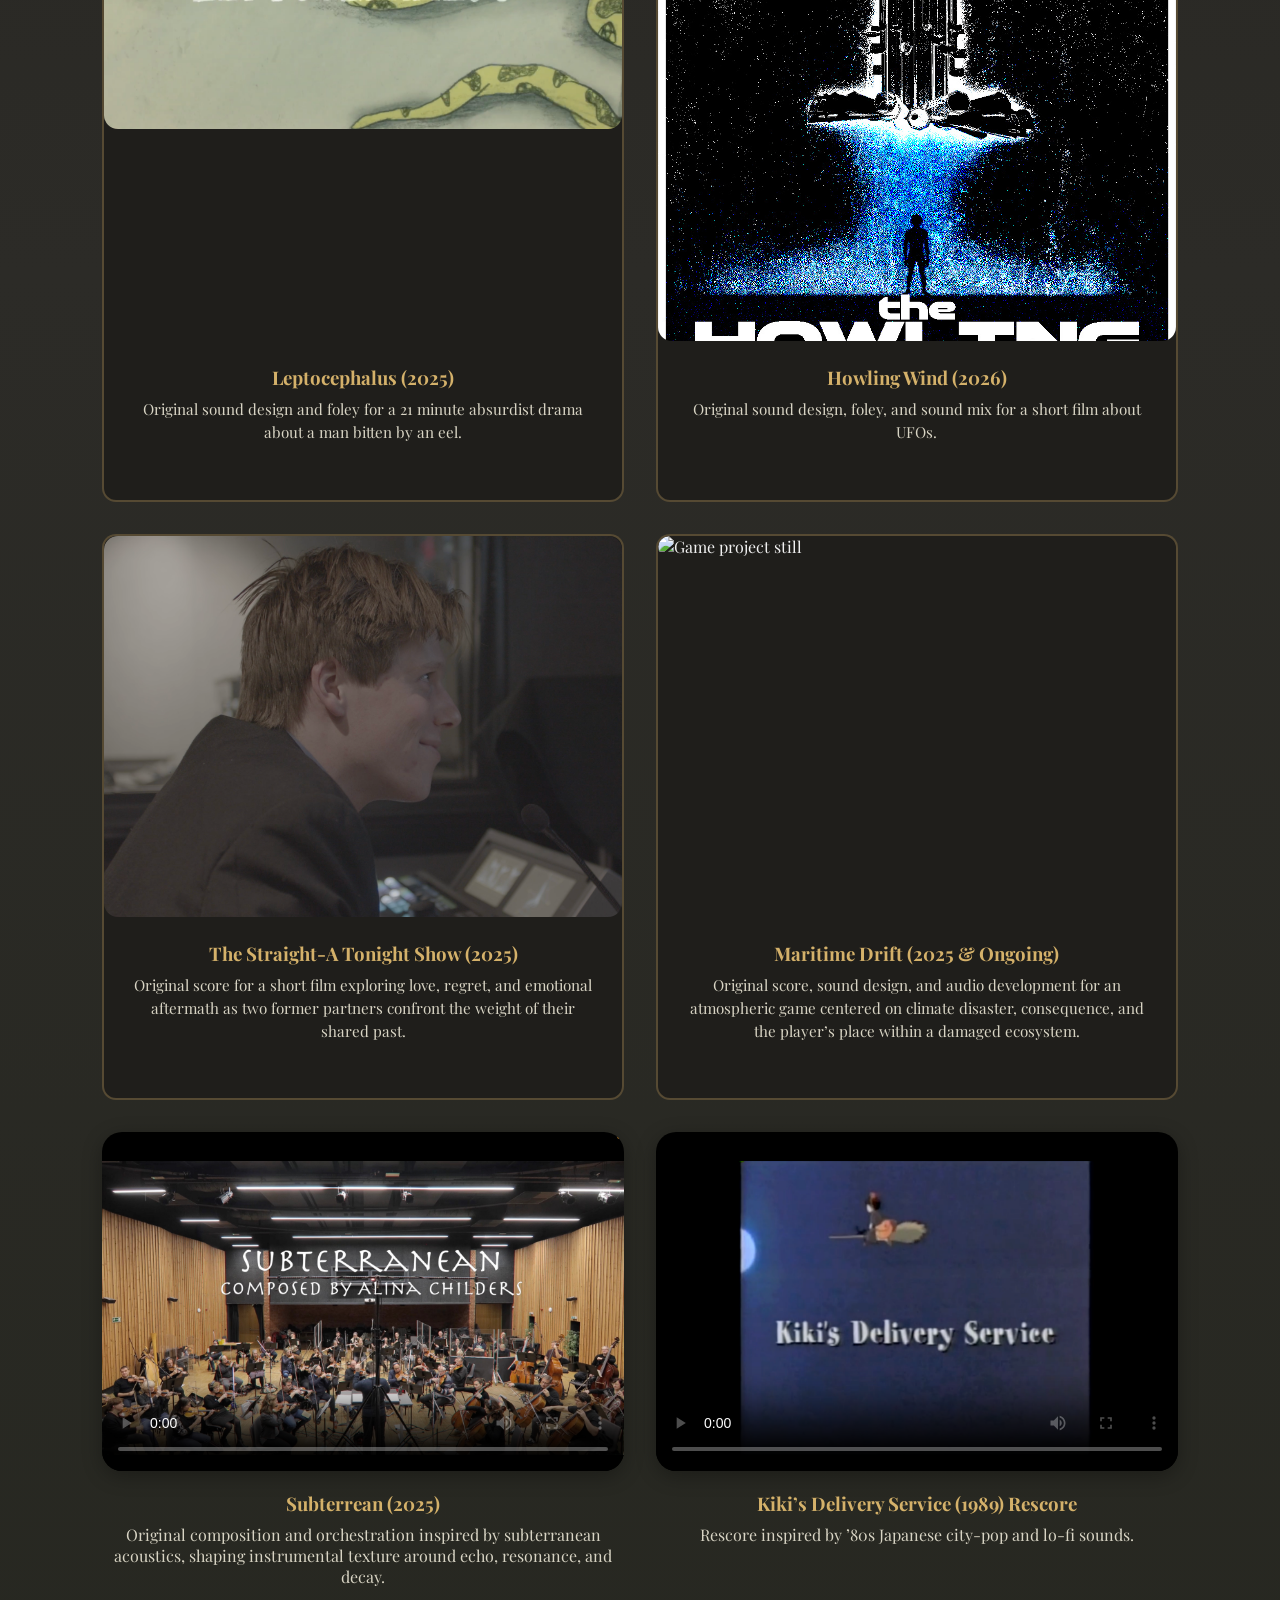
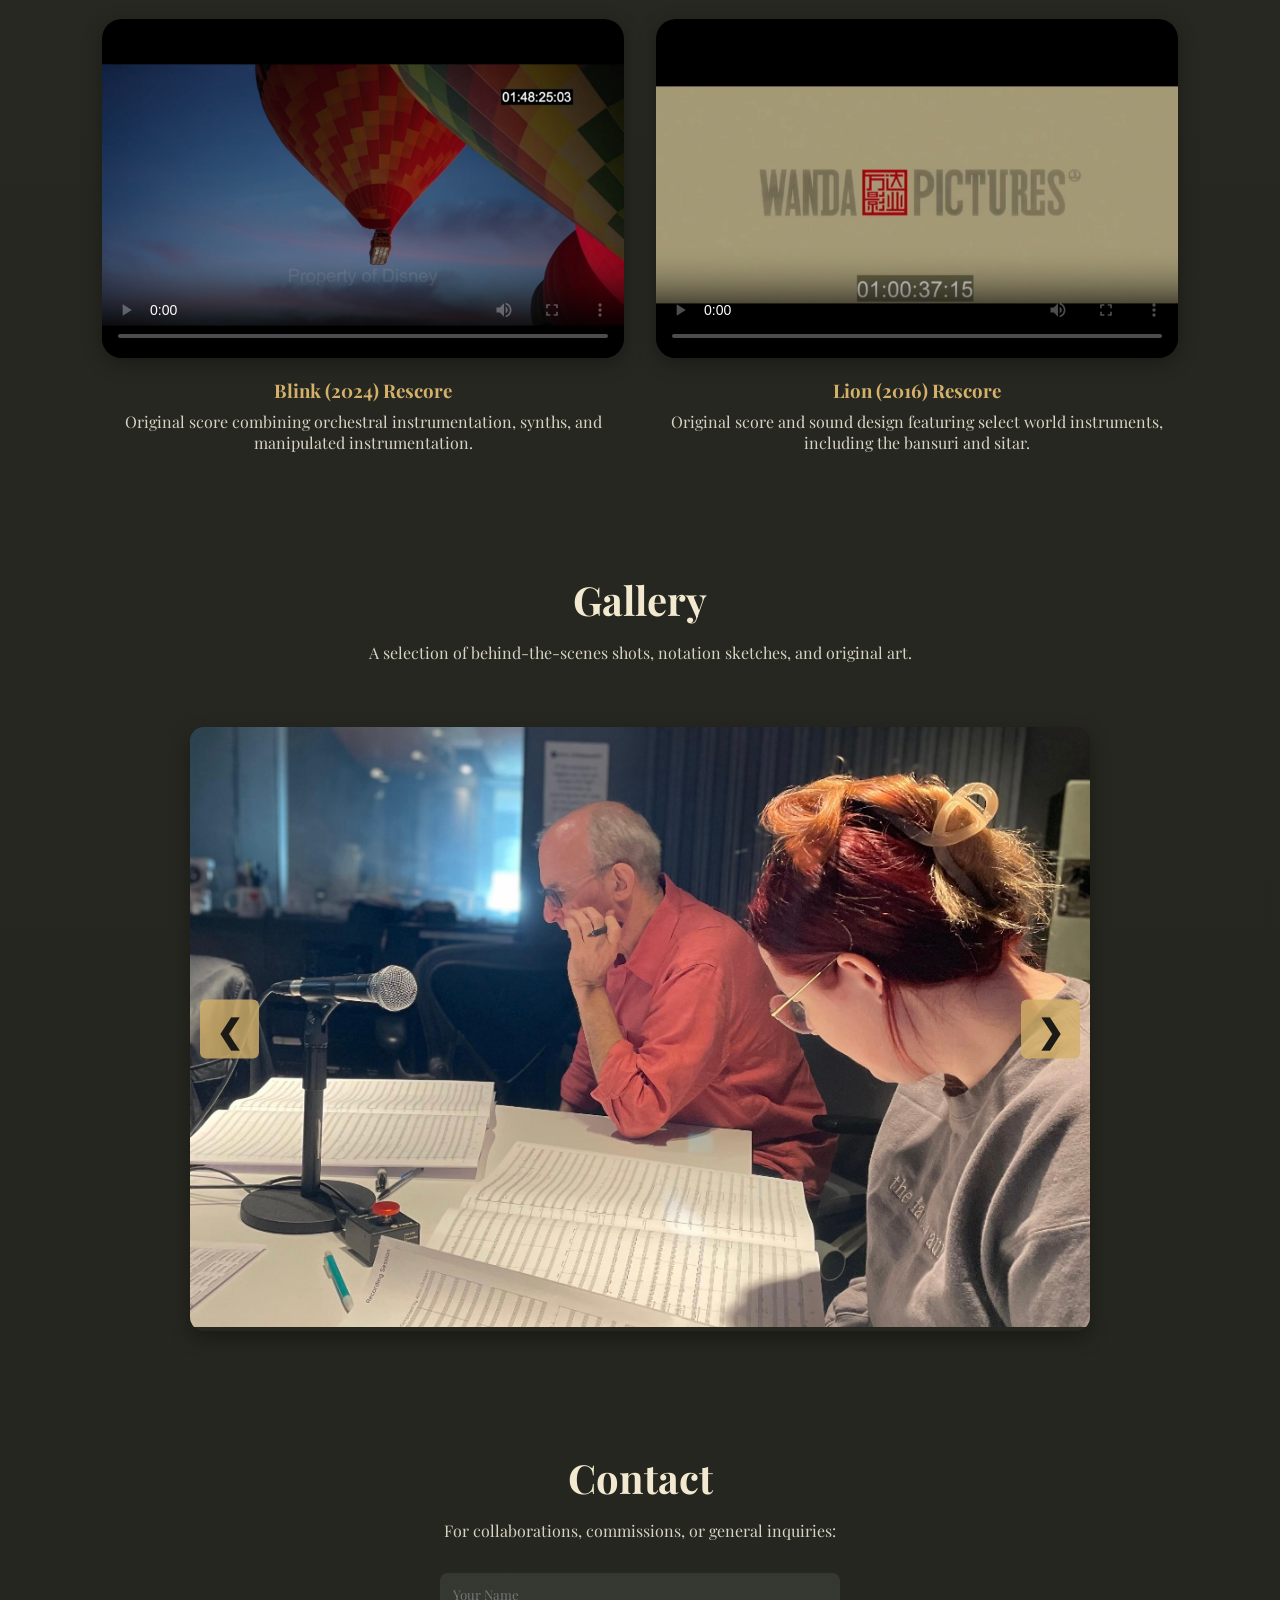
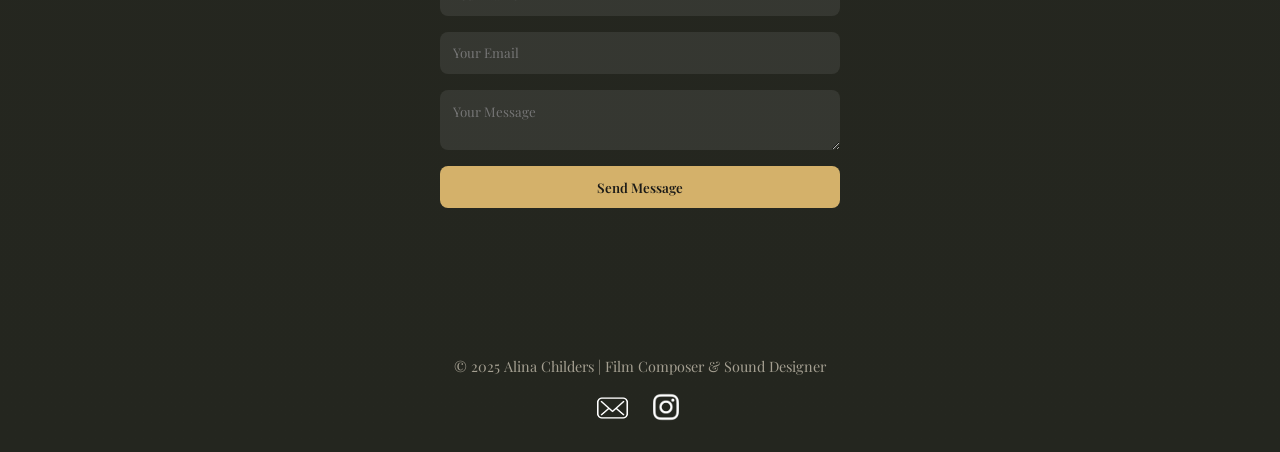
==== commit 9cfcca25: "Update index" ====
--- a/index.html
+++ b/index.html
@@ -1,4 +1,4 @@
-<!DOCTYPE html>
+<!doctype html>
 <html lang="en">
   <head>
     <meta charset="UTF-8" />
@@ -208,6 +208,36 @@
           </div>
         </a>
 
+        <a
+          href="https://www.youtube.com/watch?v=Wd_apsfJkBE"
+          target="_blank"
+          class="work-card reveal-item"
+        >
+          <img src="leptocephalus.png" alt="Film project still" />
+          <div class="work-info">
+            <h3>Leptocephalus (2025)</h3>
+            <p>
+              Original sound design and foley for a 21 minute absurdist drama
+              about a man bitten by an eel.
+            </p>
+          </div>
+        </a>
+
+        <a
+          href="https://drive.google.com/file/d/1ne5_d5p4ax2uUcaYNj1DG1RWiAtI84Oz/view?usp=sharing"
+          target="_blank"
+          class="work-card reveal-item"
+        >
+          <img src="Howling Winds Poster.jpg" alt="Film project still" />
+          <div class="work-info">
+            <h3>Howling Wind (2026)</h3>
+            <p>
+              Original sound design, foley, and sound mix for a short film about
+              UFOs.
+            </p>
+          </div>
+        </a>
+
         <div class="work-card reveal-item">
           <img src="tonight.png" alt="Film project still" />
           <div class="work-info">
@@ -239,10 +269,11 @@
             <source src="Sub_2.mp4" type="video/mp4" />
             Your browser does not support the video tag.
           </video>
-          <h3>Sub Video</h3>
-          <p>
-            Original composition inspired by subterranean acoustics, shaping
-            instrumental texture around echo, resonance, and decay.
+          <h3>Subterrean (2025)</h3>
+          <p>
+            Original composition and orchestration inspired by subterranean
+            acoustics, shaping instrumental texture around echo, resonance, and
+            decay.
           </p>
         </div>
 
--- a/styles.css
+++ b/styles.css
@@ -529,3 +529,138 @@
   filter: brightness(0) invert(0.8) sepia(1) saturate(5) hue-rotate(30deg);
   /* subtle color pop on hover */
 }
+
+/* ============== MOBILE RESPONSIVE ============== */
+@media (max-width: 768px) {
+  body {
+    overflow-x: hidden;
+  }
+  /* ============== HEADER ============== */
+  header {
+    flex-direction: row;
+    height: 60px;
+    padding: 0 0.8rem;
+  }
+
+  header h1 a {
+    font-size: 0.85rem;
+    white-space: nowrap;
+  }
+
+  nav {
+    overflow-x: auto;
+  }
+
+  nav ul {
+    flex-wrap: nowrap;
+    justify-content: center;
+    gap: 0.7rem;
+  }
+
+  nav ul li a {
+    font-size: 0.75rem;
+    white-space: nowrap;
+  }
+
+  /* ============== HERO ============== */
+  .hero {
+    padding: 0 1rem;
+  }
+
+  .hero-content {
+    padding-top: 4rem;
+  }
+
+  .hero h2 {
+    font-size: 1.7rem;
+    line-height: 1.2;
+    letter-spacing: 0.04em;
+  }
+
+  .hero p {
+    font-size: 0.95rem;
+    margin-top: 0.8rem;
+    max-width: 90%;
+    margin-left: auto;
+    margin-right: auto;
+  }
+
+  /* ============== SECTIONS ============== */
+  .section {
+    padding: 50px 6%;
+  }
+
+  .section h2 {
+    font-size: 2rem;
+  }
+
+  .section p {
+    font-size: 0.95rem;
+  }
+
+  /* ============== ABOUT ============== */
+  .profile-img {
+    width: 180px;
+    height: 180px;
+  }
+
+  .about-content {
+    max-width: 100%;
+  }
+
+  /* ============== WORKS (PROJECT CARDS) ============== */
+  .works-grid {
+    grid-template-columns: 1fr;
+    gap: 1.5rem;
+  }
+
+  .work-card img,
+  .work-card video {
+    max-height: 300px;
+  }
+
+  /* ============== VIDEOS ============== */
+  .videos-grid {
+    grid-template-columns: 1fr;
+  }
+
+  .video-wrapper {
+    width: 100%;
+    padding: 0 0.5rem;
+  }
+
+  .video-wrapper video {
+    border-radius: 14px;
+  }
+
+  .video-wrapper p {
+    font-size: 0.9rem;
+  }
+
+  /* ============== SLIDESHOW ============== */
+  .slide img {
+    height: 360px;
+  }
+
+  .prev,
+  .next {
+    font-size: 1.5rem;
+    padding: 0.4rem 0.7rem;
+  }
+
+  /* ============== CONTACT ============== */
+  form {
+    max-width: 100%;
+  }
+
+  input,
+  textarea {
+    font-size: 1rem;
+  }
+
+  /* ============== FOOTER ============== */
+  .social-icons a img {
+    width: 28px;
+    height: auto;
+  }
+}
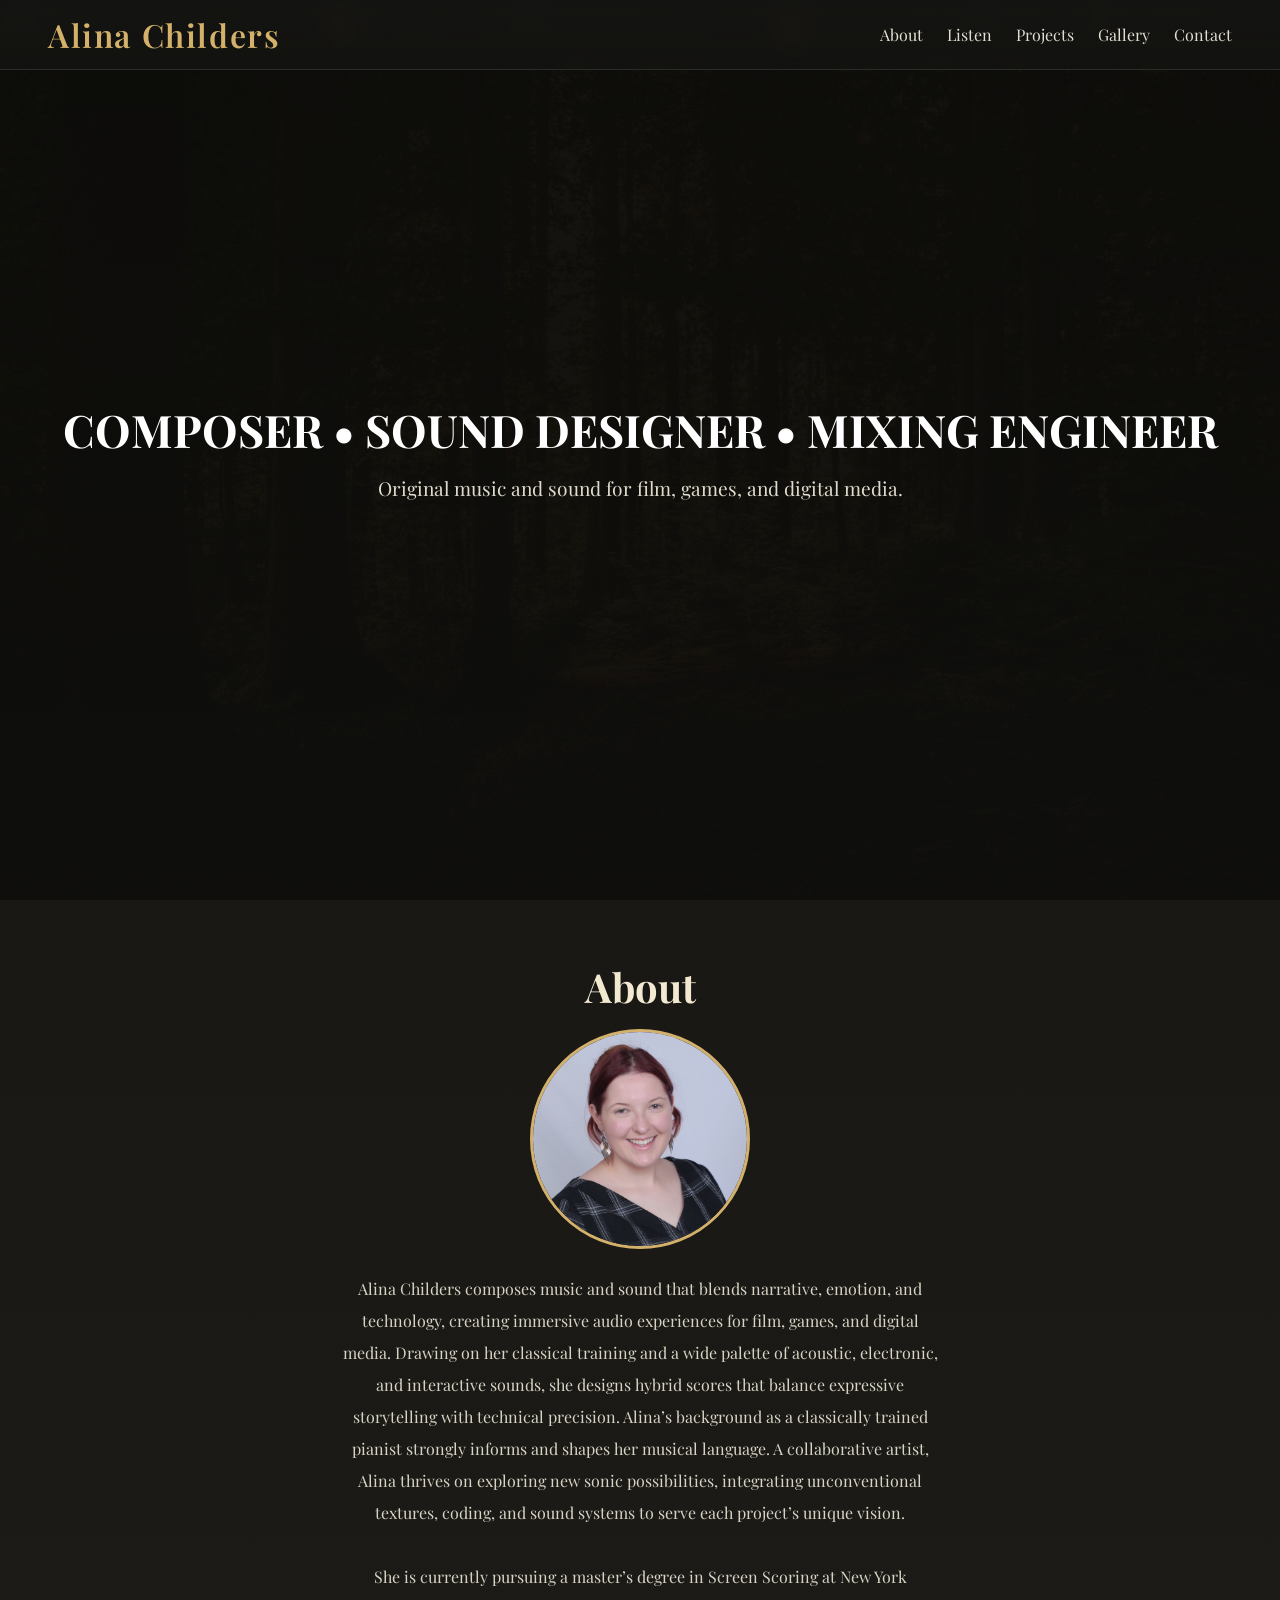
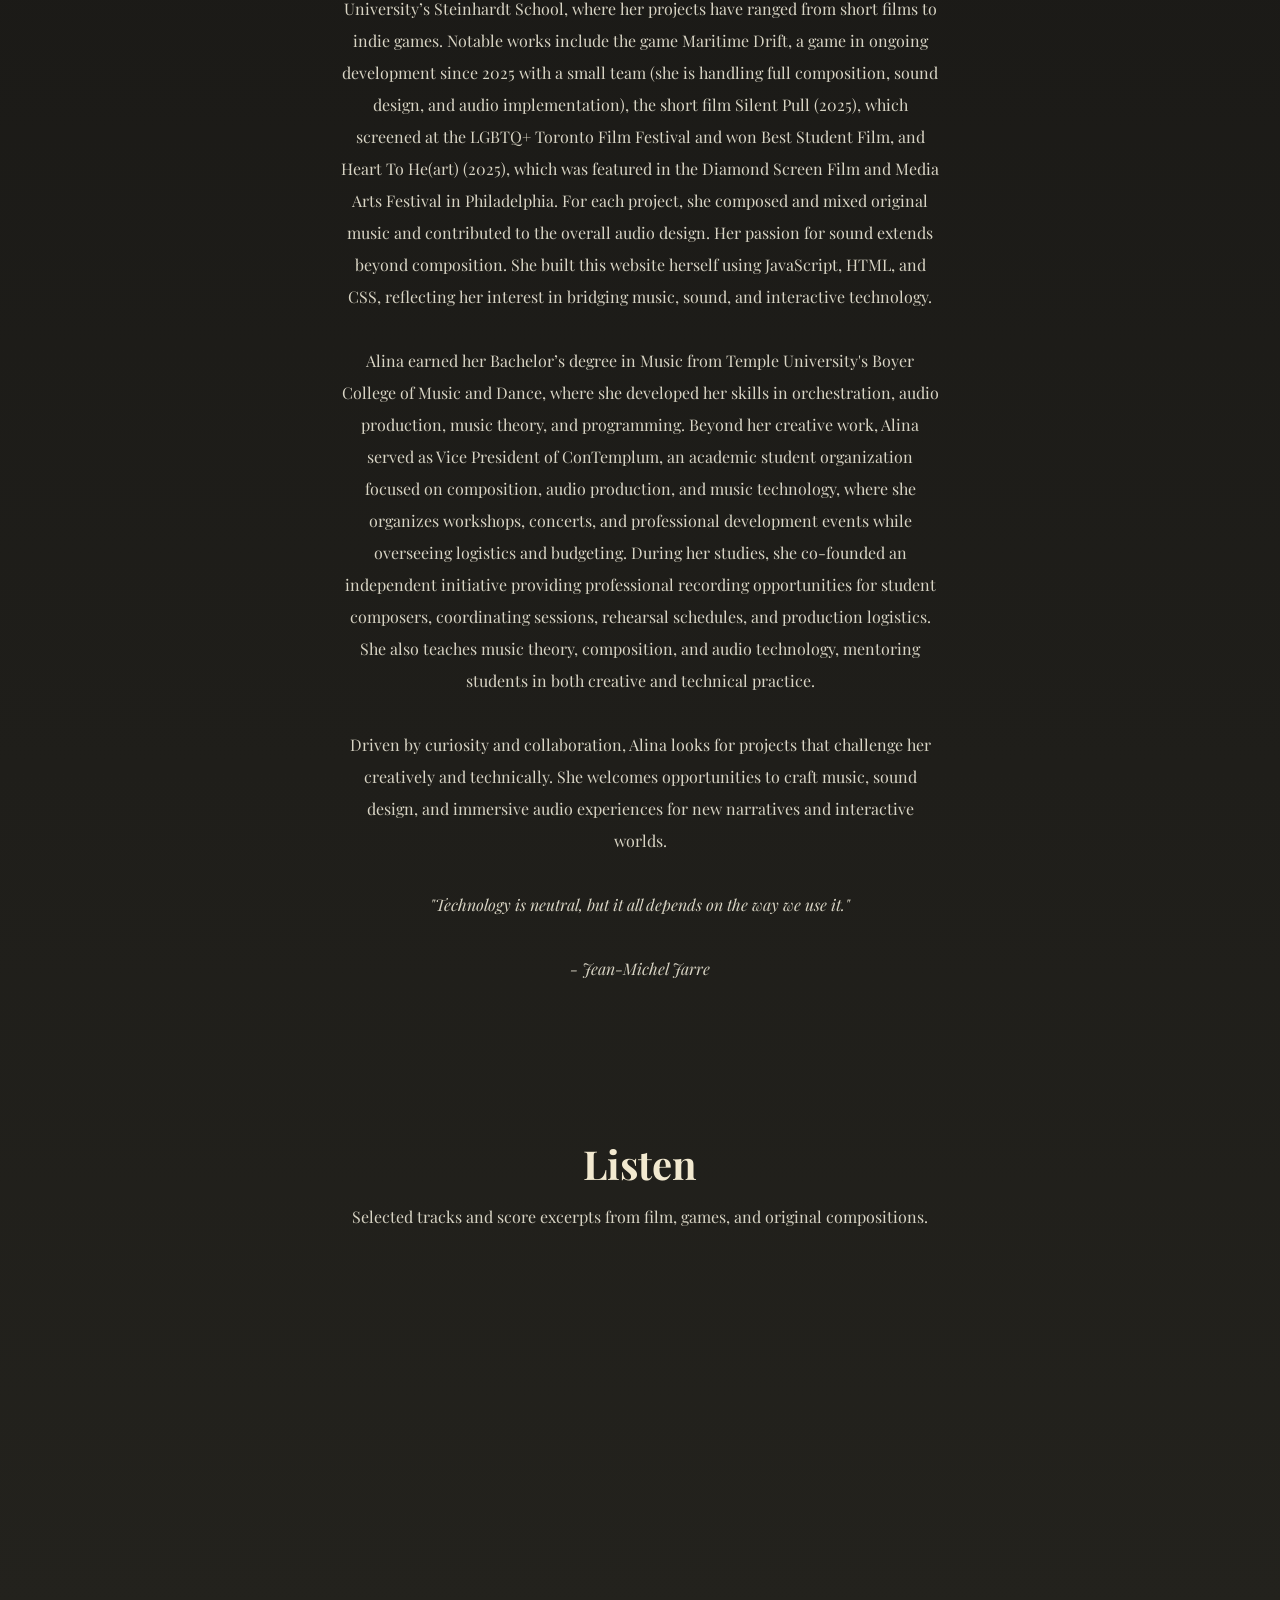
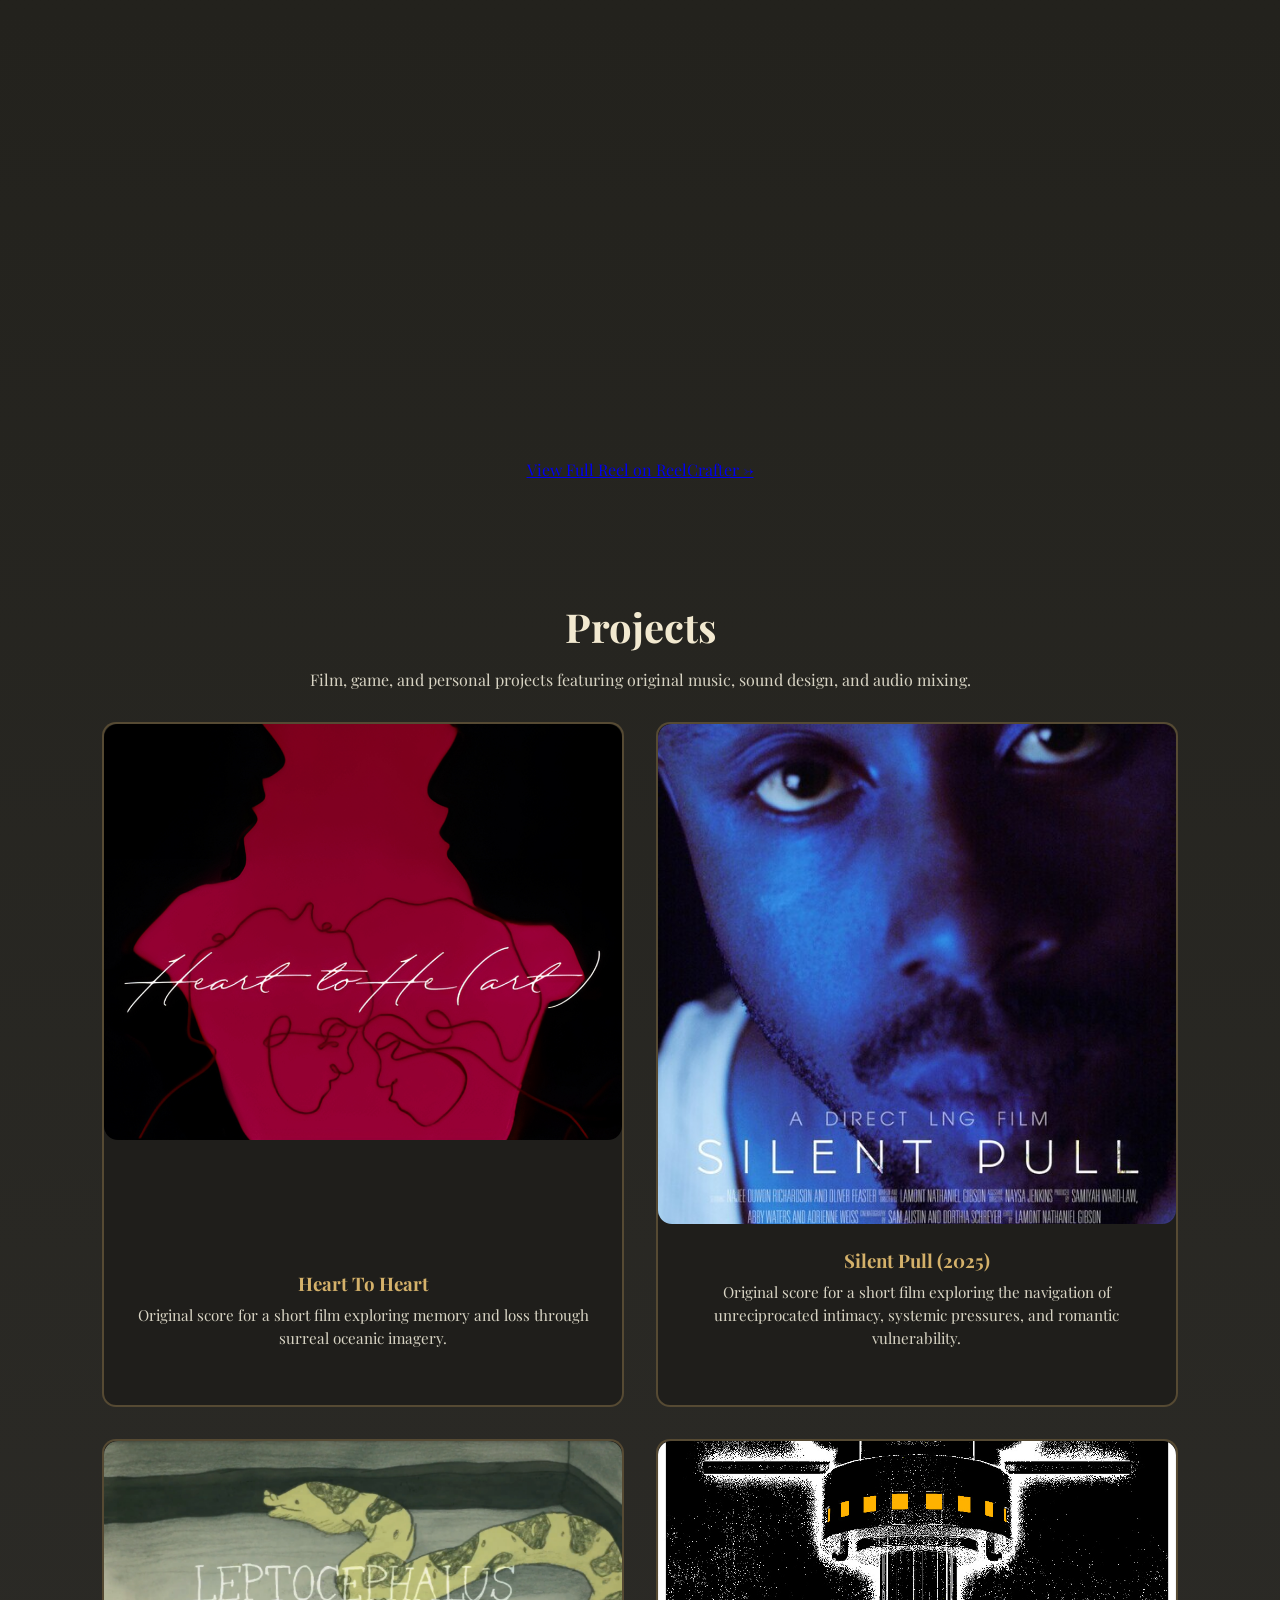
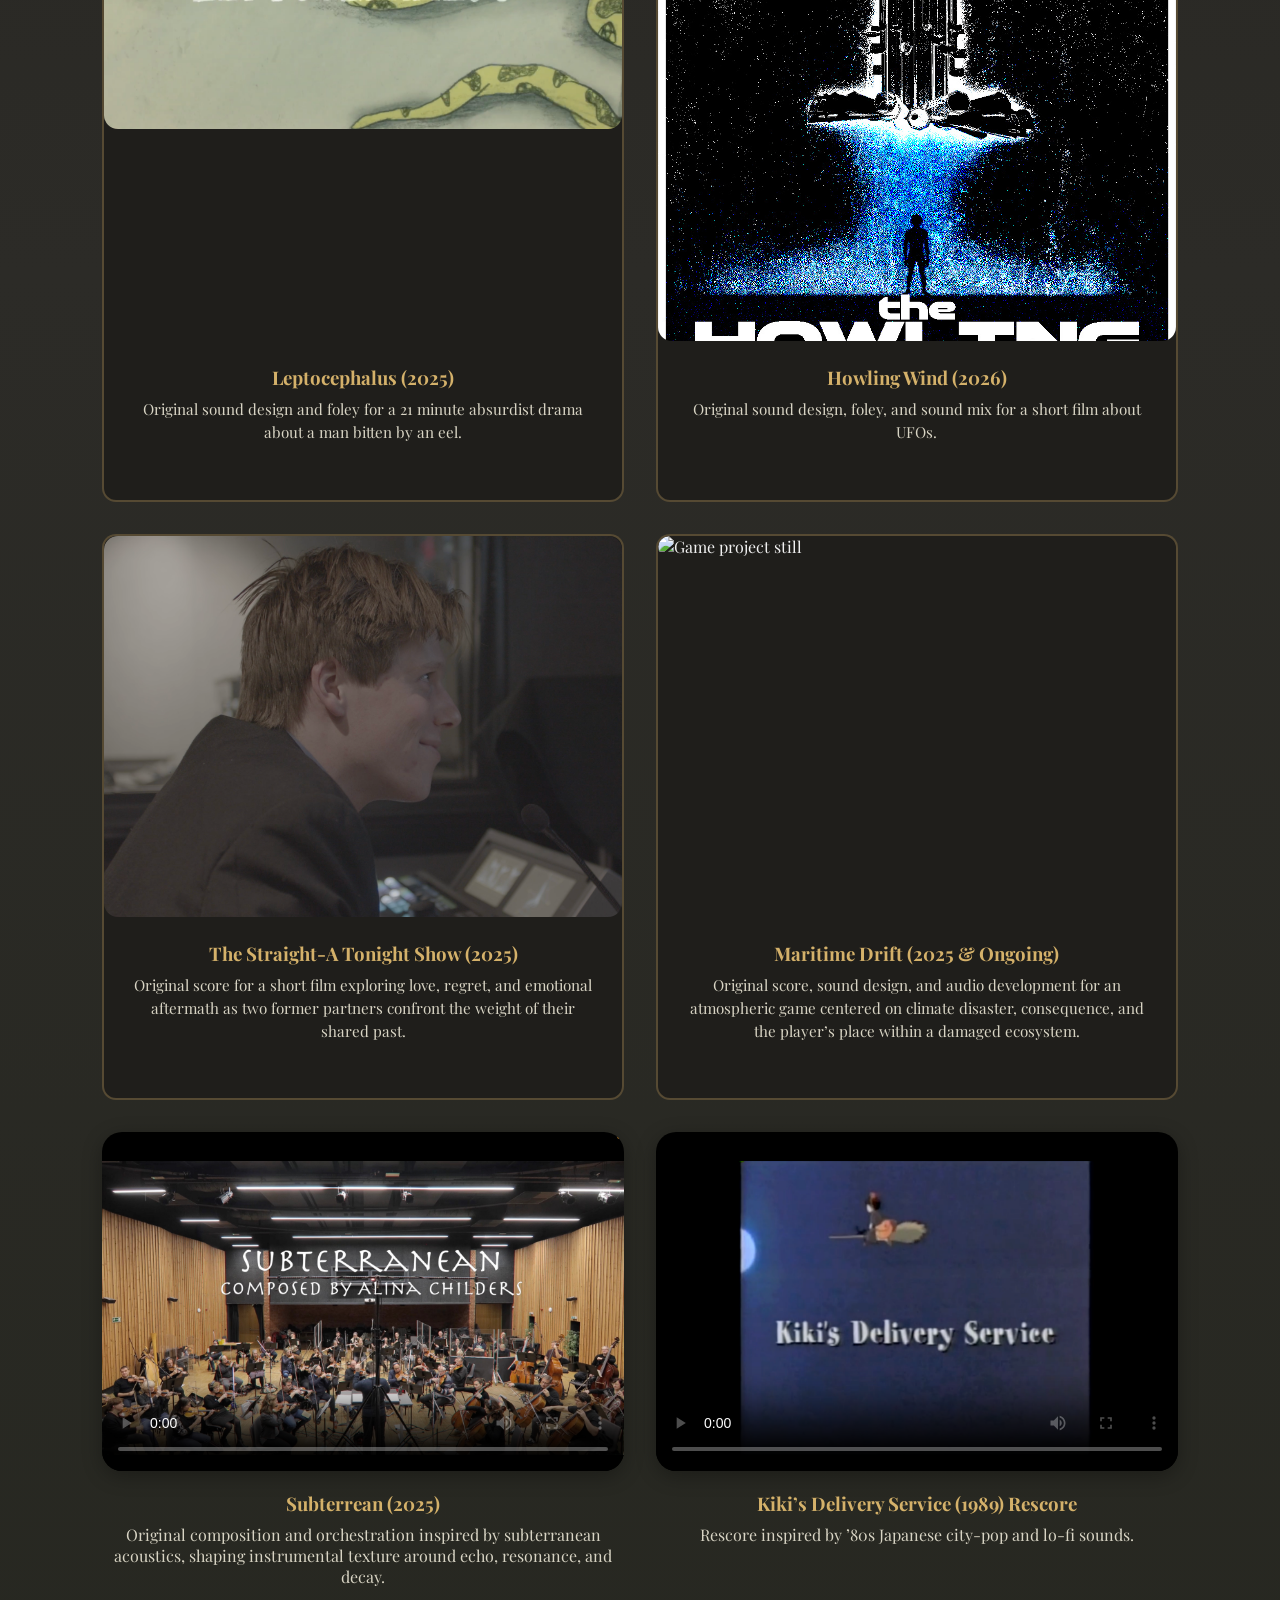
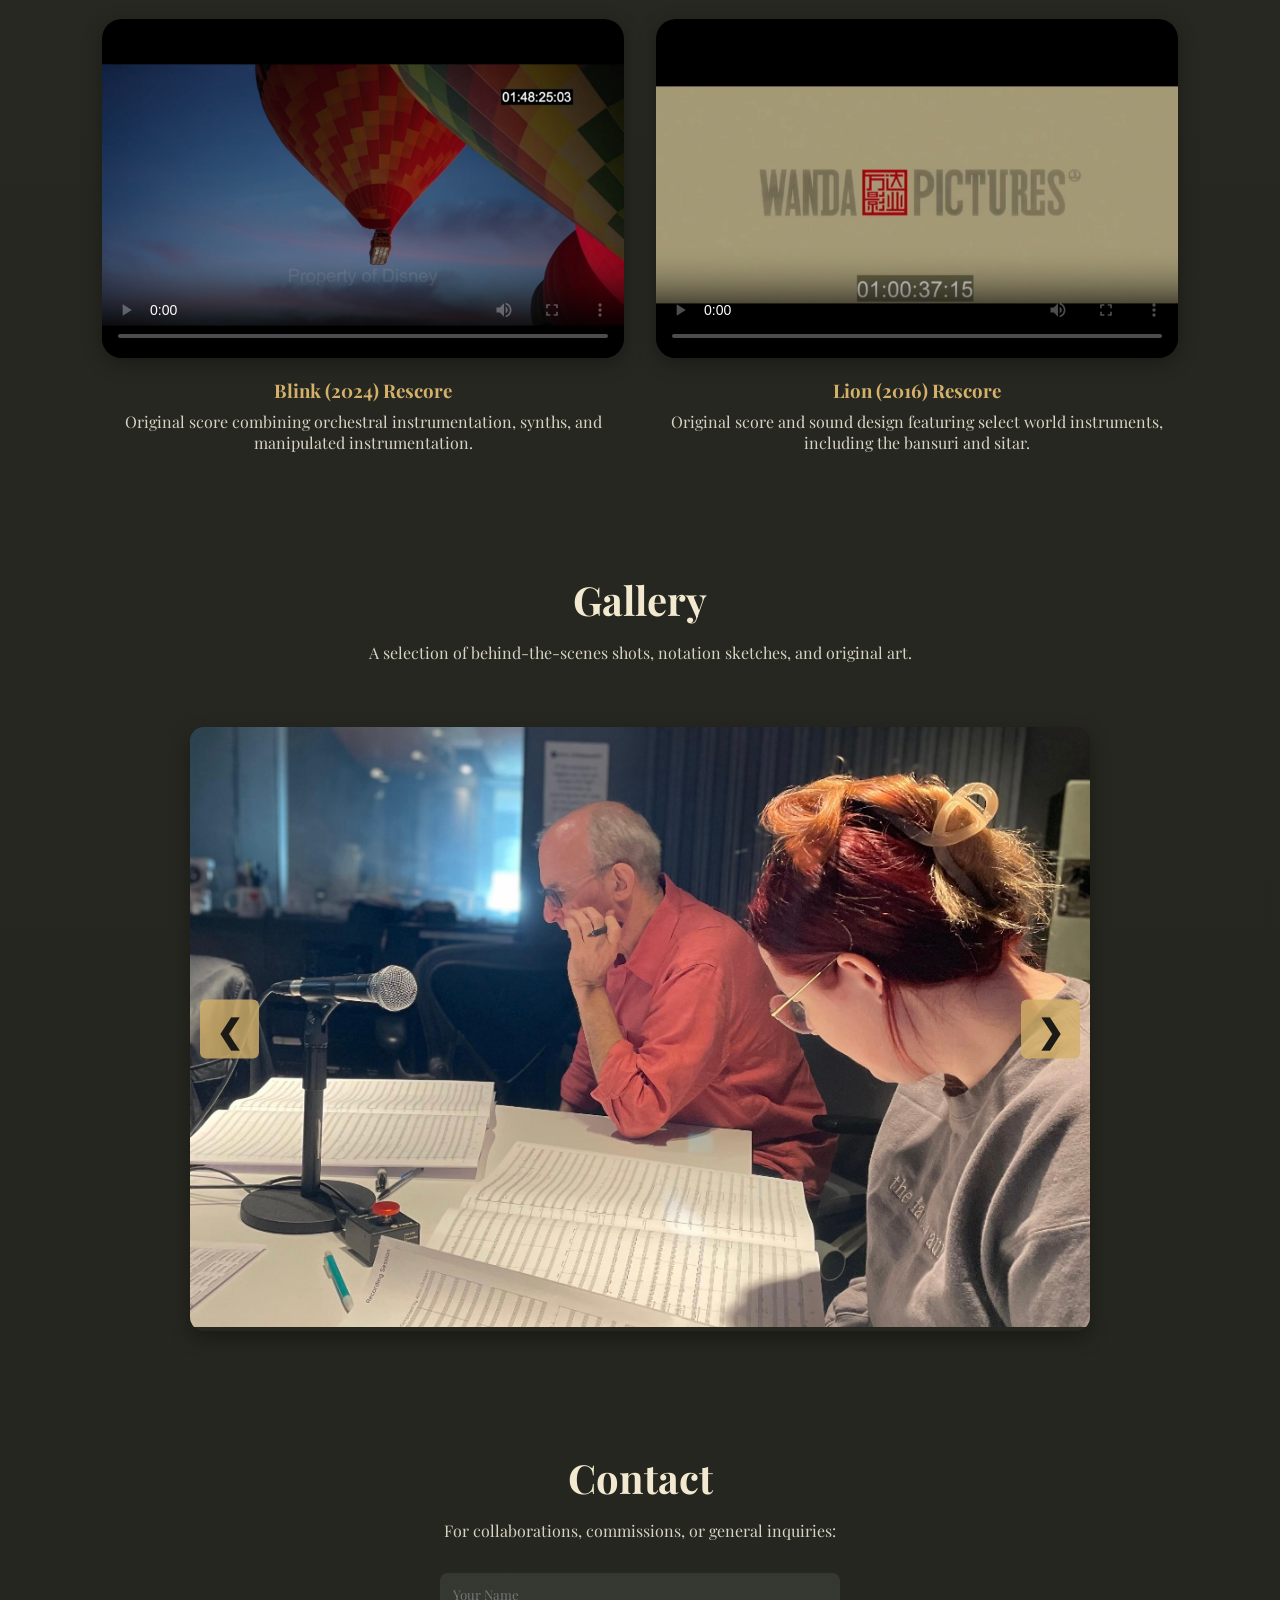
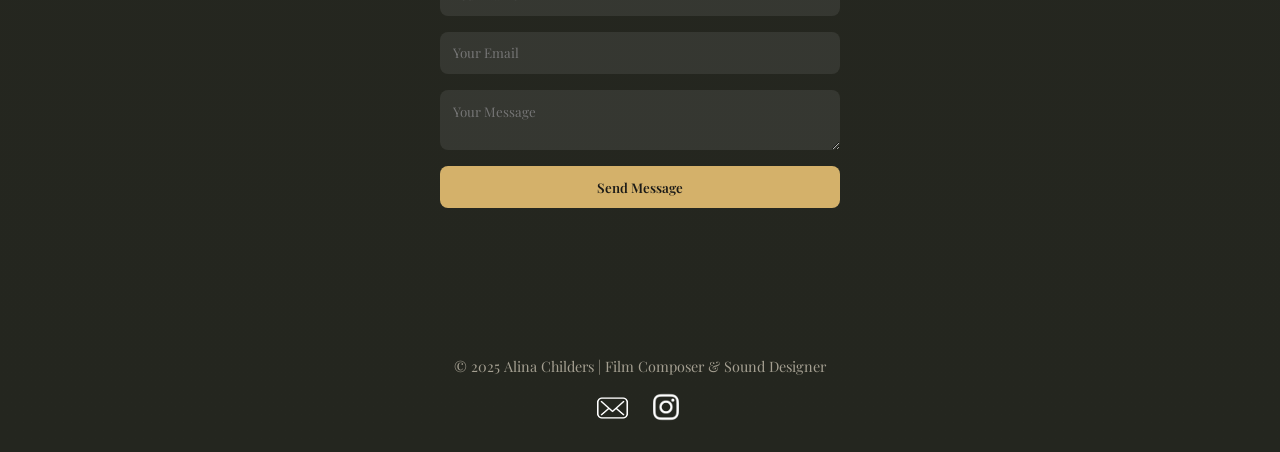
==== commit 0cb33a46: "Update index.html" ====
--- a/index.html
+++ b/index.html
@@ -124,7 +124,7 @@
           </p>
 
           <p>
-            Driven by curiosity and collaboration, Alina seeks projects that
+            Driven by curiosity and collaboration, Alina looks for projects that
             challenge her creatively and technically. She welcomes opportunities
             to craft music, sound design, and immersive audio experiences for
             new narratives and interactive worlds.
